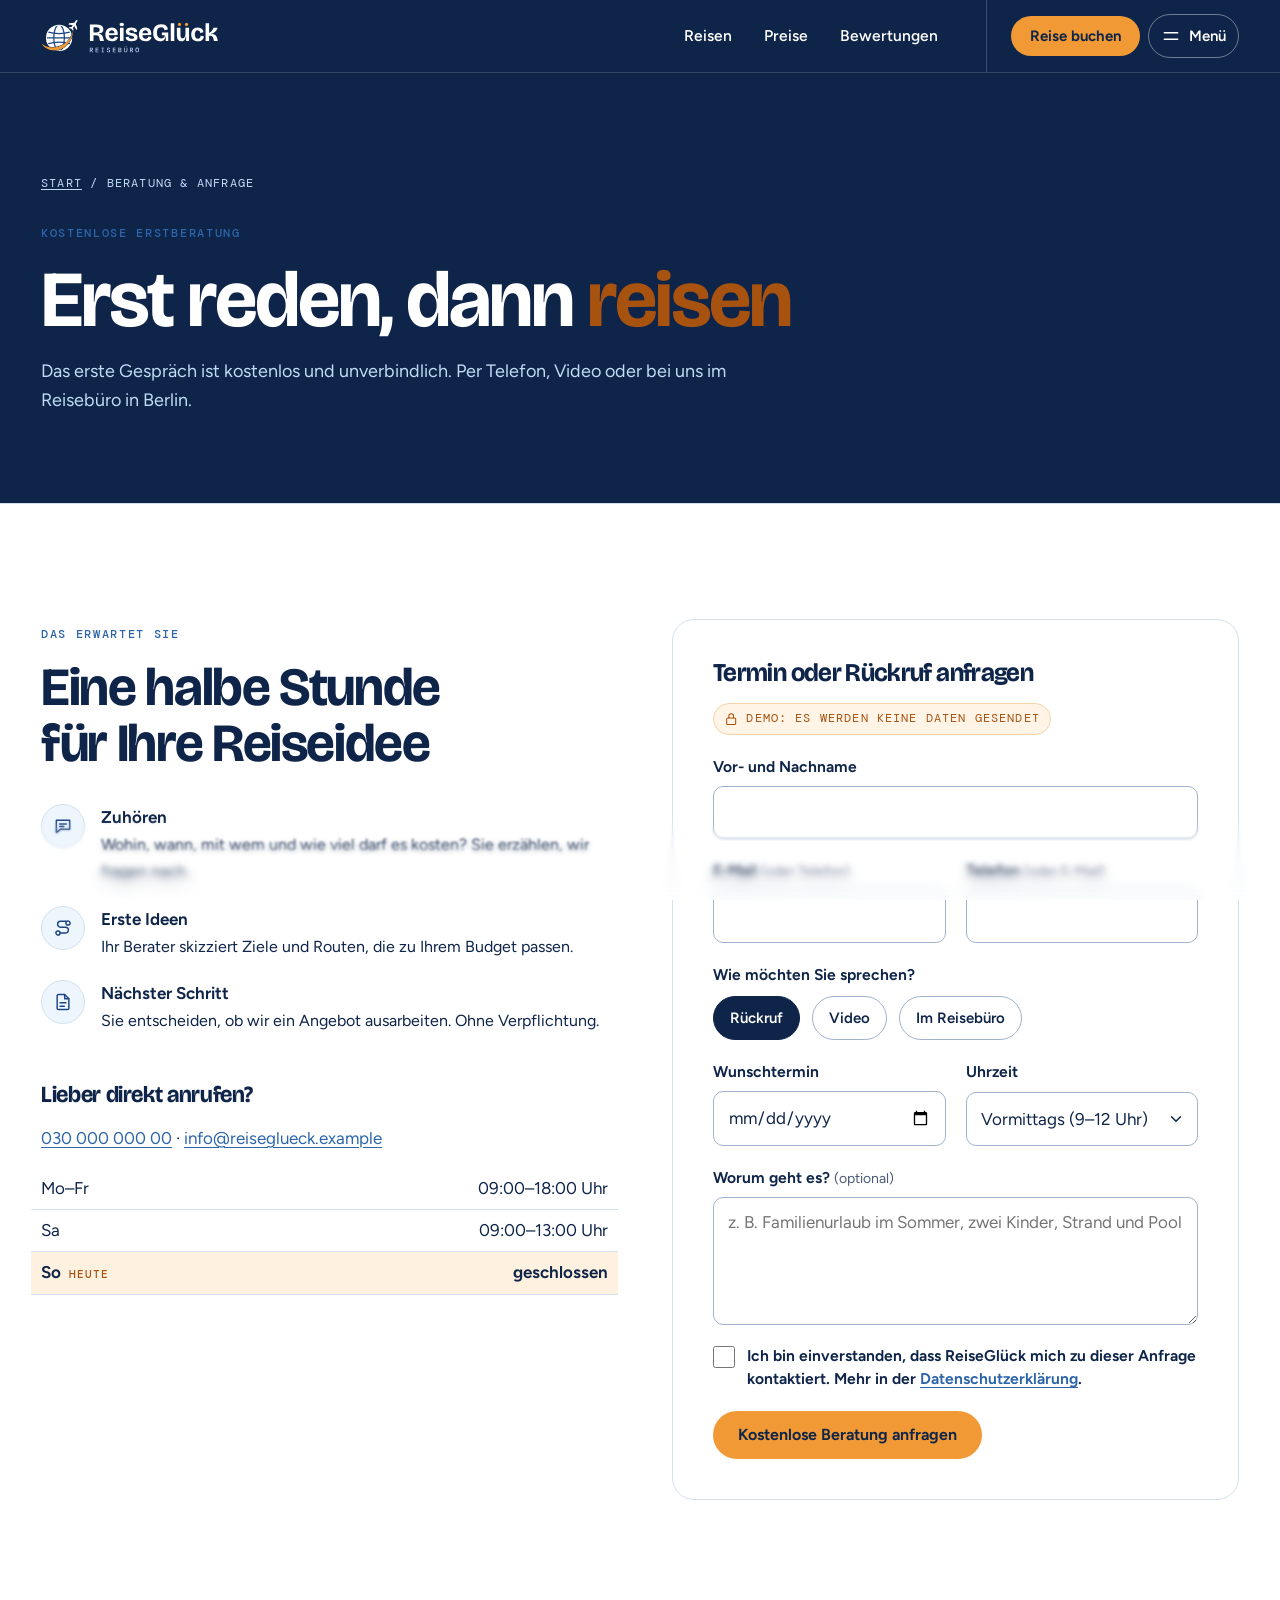
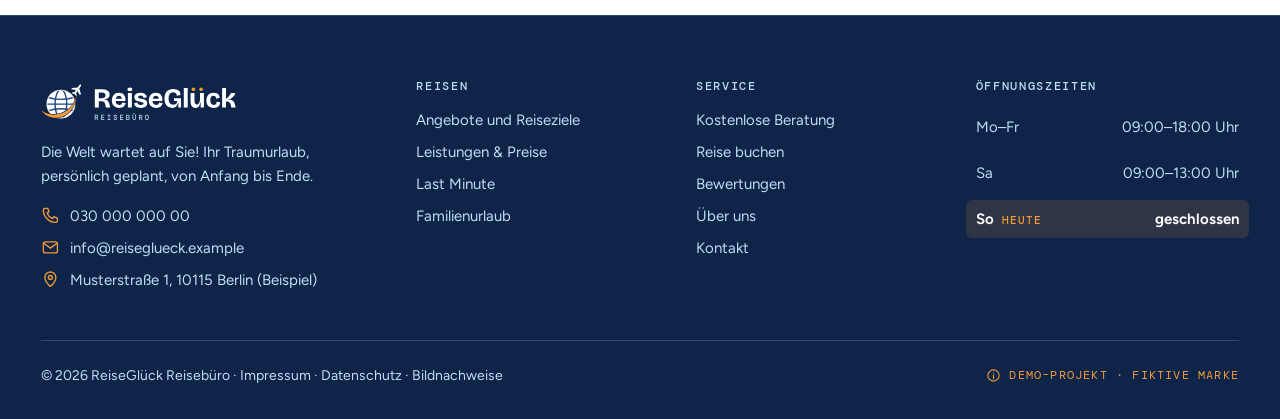
==== beratung.html @ 0e4ccccf "Fix clipped letters in hero headline animation The word masks used overflow:hidden, which also cut o" ====
<!DOCTYPE html>
<html lang="de">
<head>
<meta charset="utf-8">
<meta name="viewport" content="width=device-width, initial-scale=1">
<title>Kostenlose Beratung und Anfrage | ReiseGlück Reisebüro</title>
<meta name="description" content="Erstes Beratungsgespräch kostenlos: per Telefon, Video oder im Reisebüro in Berlin. Termin oder Rückruf anfragen.">
<meta name="robots" content="noindex, nofollow">
<meta name="theme-color" content="#0E2449">
<meta property="og:type" content="website">
<meta property="og:locale" content="de_DE">
<meta property="og:site_name" content="ReiseGlück Reisebüro (Demo)">
<meta property="og:title" content="Kostenlose Beratung und Anfrage | ReiseGlück Reisebüro">
<meta property="og:description" content="Erstes Beratungsgespräch kostenlos: per Telefon, Video oder im Reisebüro in Berlin. Termin oder Rückruf anfragen.">
<link rel="icon" href="favicon.ico" sizes="any">
<link rel="icon" href="favicon.svg" type="image/svg+xml">
<link rel="apple-touch-icon" href="apple-touch-icon.png">
<link rel="preload" href="assets/fonts/bricolage-latin.woff2" as="font" type="font/woff2" crossorigin>
<link rel="preload" href="assets/fonts/figtree-latin.woff2" as="font" type="font/woff2" crossorigin>
<link rel="stylesheet" href="assets/css/style.css?v=19">
</head>
<body>
<a class="skip" href="#main">Zum Inhalt springen</a>
<header class="site-header">
  <div class="frame">
    <a class="brand" href="index.html" aria-label="ReiseGlück Reisebüro, zur Startseite">
      <img class="logo-dark" src="assets/logo/logo.svg" alt="" width="176" height="40">
      <img class="logo-white" src="assets/logo/logo-white.svg" alt="" width="176" height="40">
    </a>
    <nav class="nav-main" aria-label="Hauptnavigation">
        <a href="reisen.html">Reisen</a>
        <a href="preise.html">Preise</a>
        <a href="bewertungen.html">Bewertungen</a>
    </nav>
    <div class="header-actions">
      <a class="btn btn-sm header-cta" href="buchen.html">Reise buchen</a>
      <button class="menu-btn" type="button" data-menu-open aria-expanded="false" aria-controls="drawer"><svg class="i" aria-hidden="true"><use href="assets/icons.svg#menu"/></svg><span class="menu-label">Menü</span></button>
    </div>
  </div>
</header>
<div class="drawer on-dark" id="drawer" hidden>
  <div class="drawer-backdrop" data-menu-close></div>
  <div class="drawer-panel" role="dialog" aria-modal="true" aria-label="Menü" data-lenis-prevent>
    <div class="drawer-top">
      <img src="assets/logo/logo-white.svg" alt="ReiseGlück Reisebüro" width="158" height="36">
      <button class="menu-btn" type="button" data-menu-close><svg class="i" aria-hidden="true"><use href="assets/icons.svg#close"/></svg><span class="menu-label">Schließen</span></button>
    </div>
    <nav aria-label="Alle Seiten">
      <ol>
          <li><a href="index.html">Start</a></li>
          <li><a href="reisen.html">Reisen</a></li>
          <li><a href="preise.html">Leistungen & Preise</a></li>
          <li><a href="buchen.html">Reise buchen</a></li>
          <li><a href="bewertungen.html">Bewertungen</a></li>
          <li><a href="beratung.html" aria-current="page">Beratung & Anfrage</a></li>
          <li><a href="ueber-uns.html">Über uns</a></li>
          <li><a href="kontakt.html">Kontakt</a></li>
      </ol>
    </nav>
    <div class="drawer-foot">
      <p><a class="btn btn-block" href="buchen.html">Reise buchen</a></p>
      <p>Lieber erst reden? <a href="beratung.html">Kostenlose Beratung</a><br><a href="tel:+493000000000">030 000 000 00</a></p>
    </div>
  </div>
</div>
<main id="main">
<section class="page-hero" aria-labelledby="page-title">
  <div class="frame">
    <p class="crumbs"><a href="index.html">Start</a> / Beratung &amp; Anfrage</p>
    <p class="label">Kostenlose Erstberatung</p>
    <h1 id="page-title">Erst reden, dann <span class="k">reisen</span></h1>
    <p class="lead">Das erste Gespräch ist kostenlos und unverbindlich. Per Telefon, Video oder bei uns im Reisebüro in Berlin.</p>
  </div>
</section>

<section class="section ruled" aria-labelledby="what-title">
  <div class="frame two-col">
    <div>
      <p class="label">Das erwartet Sie</p>
      <h2 id="what-title">Eine halbe Stunde für Ihre Reiseidee</h2>
      <ul class="info-list mt-8">
        <li><svg class="i" aria-hidden="true"><use href="assets/icons.svg#chat"/></svg><div><strong>Zuhören</strong><span>Wohin, wann, mit wem und wie viel darf es kosten? Sie erzählen, wir fragen nach.</span></div></li>
        <li><svg class="i" aria-hidden="true"><use href="assets/icons.svg#route"/></svg><div><strong>Erste Ideen</strong><span>Ihr Berater skizziert Ziele und Routen, die zu Ihrem Budget passen.</span></div></li>
        <li><svg class="i" aria-hidden="true"><use href="assets/icons.svg#doc"/></svg><div><strong>Nächster Schritt</strong><span>Sie entscheiden, ob wir ein Angebot ausarbeiten. Ohne Verpflichtung.</span></div></li>
      </ul>
      <div class="mt-12">
        <h3>Lieber direkt anrufen?</h3>
        <p><a href="tel:+493000000000">030 000 000 00</a> · <a href="mailto:info@reiseglueck.example">info@reiseglueck.example</a></p>
        <ul class="hours hours-light">
  <li data-day="1,2,3,4,5"><span class="day">Mo–Fr</span><span>09:00–18:00 Uhr</span></li>
  <li data-day="6"><span class="day">Sa</span><span>09:00–13:00 Uhr</span></li>
  <li data-day="0"><span class="day">So</span><span>geschlossen</span></li>
</ul>
      </div>
    </div>
    <div>
      <div class="success-box" id="consult-done" hidden role="status">
        <h2 style="font-size:1.6rem">Danke, Ihre Anfrage ist vorbereitet.</h2>
        <p>In der echten Version meldet sich Ihr persönlicher Berater zum gewünschten Termin.</p>
        <p><strong>Demo: Es werden keine Daten gesendet.</strong></p>
        <button class="btn btn-ghost" type="button" data-reset-form="consult-form">Neue Anfrage</button>
      </div>
      <form class="form-card" id="consult-form" data-demo-form data-done="consult-done" novalidate aria-labelledby="form-title">
        <h2 id="form-title" style="font-size:1.6rem">Termin oder Rückruf anfragen</h2>
        <p class="demo-badge" style="margin-bottom:20px"><svg class="i" aria-hidden="true"><use href="assets/icons.svg#lock"/></svg>Demo: Es werden keine Daten gesendet</p>
        <div class="err-summary" tabindex="-1" hidden role="alert"><h2></h2><ul></ul></div>
        <div class="field">
          <label for="c-name">Vor- und Nachname</label>
          <input class="input" id="c-name" type="text" autocomplete="name" maxlength="80" data-rule="required" data-msg="Bitte geben Sie Ihren Namen ein." aria-describedby="c-name-err">
          <p class="err" id="c-name-err"></p>
        </div>
        <div class="row-2">
          <div class="field">
            <label for="c-email">E-Mail <span class="opt">(oder Telefon)</span></label>
            <input class="input" id="c-email" type="email" autocomplete="email" maxlength="120" data-rule="contact" data-pair="c-tel" data-msg="Bitte geben Sie eine E-Mail-Adresse oder eine Telefonnummer an." aria-describedby="c-email-err">
            <p class="err" id="c-email-err"></p>
          </div>
          <div class="field">
            <label for="c-tel">Telefon <span class="opt">(oder E-Mail)</span></label>
            <input class="input" id="c-tel" type="tel" autocomplete="tel" maxlength="25" data-rule="phone-opt" aria-describedby="c-tel-err">
            <p class="err" id="c-tel-err"></p>
          </div>
        </div>
        <fieldset class="field">
          <legend class="flabel">Wie möchten Sie sprechen?</legend>
          <div class="radios-inline">
            <label class="pill-radio"><input type="radio" name="c-art" value="Rückruf" checked><span>Rückruf</span></label>
            <label class="pill-radio"><input type="radio" name="c-art" value="Video"><span>Video</span></label>
            <label class="pill-radio"><input type="radio" name="c-art" value="Im Reisebüro"><span>Im Reisebüro</span></label>
          </div>
        </fieldset>
        <div class="row-2">
          <div class="field">
            <label for="c-date">Wunschtermin</label>
            <input class="input" id="c-date" type="date" data-rule="date-future" data-msg="Bitte wählen Sie einen Wunschtermin." aria-describedby="c-date-err">
            <p class="err" id="c-date-err"></p>
          </div>
          <div class="field">
            <label for="c-time">Uhrzeit</label>
            <select class="input" id="c-time">
              <option>Vormittags (9–12 Uhr)</option>
              <option>Nachmittags (12–16 Uhr)</option>
              <option>Abends (16–18 Uhr)</option>
            </select>
          </div>
        </div>
        <div class="field">
          <label for="c-topic">Worum geht es? <span class="opt">(optional)</span></label>
          <textarea class="input" id="c-topic" rows="4" maxlength="1000" placeholder="z. B. Familienurlaub im Sommer, zwei Kinder, Strand und Pool"></textarea>
        </div>
        <div class="field">
          <label class="check" for="c-consent"><input type="checkbox" id="c-consent" data-rule="consent" data-msg="Bitte stimmen Sie zu, damit wir Sie kontaktieren dürfen." aria-describedby="c-consent-err"><span>Ich bin einverstanden, dass ReiseGlück mich zu dieser Anfrage kontaktiert. Mehr in der <a href="datenschutz.html">Datenschutzerklärung</a>.</span></label>
          <p class="err" id="c-consent-err"></p>
        </div>
        <button class="btn" type="submit">Kostenlose Beratung anfragen</button>
      </form>
    </div>
  </div>
</section>
</main>
<footer class="site-footer on-dark">
  <div class="frame">
    <div class="foot-grid">
      <div class="foot-brand">
        <img src="assets/logo/logo-white.svg" alt="ReiseGlück Reisebüro" width="194" height="44" loading="lazy">
        <p>Die Welt wartet auf Sie! Ihr Traumurlaub, persönlich geplant, von Anfang bis Ende.</p>
        <ul class="contact-lines">
          <li><svg class="i" aria-hidden="true"><use href="assets/icons.svg#phone"/></svg><a href="tel:+493000000000">030 000 000 00</a></li>
          <li><svg class="i" aria-hidden="true"><use href="assets/icons.svg#mail"/></svg><a href="mailto:info@reiseglueck.example">info@reiseglueck.example</a></li>
          <li><svg class="i" aria-hidden="true"><use href="assets/icons.svg#pin"/></svg><span>Musterstraße 1, 10115 Berlin (Beispiel)</span></li>
        </ul>
      </div>
      <div>
        <h2>Reisen</h2>
        <ul>
          <li><a href="reisen.html">Angebote und Reiseziele</a></li>
          <li><a href="preise.html">Leistungen &amp; Preise</a></li>
          <li><a href="buchen.html?item=lastminute">Last Minute</a></li>
          <li><a href="buchen.html?item=familie">Familienurlaub</a></li>
        </ul>
      </div>
      <div>
        <h2>Service</h2>
        <ul>
          <li><a href="beratung.html">Kostenlose Beratung</a></li>
          <li><a href="buchen.html">Reise buchen</a></li>
          <li><a href="bewertungen.html">Bewertungen</a></li>
          <li><a href="ueber-uns.html">Über uns</a></li>
          <li><a href="kontakt.html">Kontakt</a></li>
        </ul>
      </div>
      <div>
        <h2>Öffnungszeiten</h2>
        <ul class="hours">
  <li data-day="1,2,3,4,5"><span class="day">Mo–Fr</span><span>09:00–18:00 Uhr</span></li>
  <li data-day="6"><span class="day">Sa</span><span>09:00–13:00 Uhr</span></li>
  <li data-day="0"><span class="day">So</span><span>geschlossen</span></li>
</ul>
      </div>
    </div>
    <div class="foot-bottom">
      <span>© <span data-year>2026</span> ReiseGlück Reisebüro · <a href="impressum.html">Impressum</a> · <a href="datenschutz.html">Datenschutz</a> · <a href="bildnachweise.html">Bildnachweise</a></span>
      <span class="demo-flag"><svg class="i" aria-hidden="true"><use href="assets/icons.svg#info"/></svg>Demo-Projekt · fiktive Marke</span>
    </div>
  </div>
</footer>
<script src="assets/js/vendor/lenis.min.js?v=19" defer></script>
<script src="data/offers.js?v=19" defer></script>
<script src="data/reviews.js?v=19" defer></script>
<script src="assets/js/site.js?v=19" defer></script>
<script src="assets/js/motion.js?v=19" defer></script>
</body>
</html>
---- assets/css/style.css ----
/* tastemaker stamp | ReiseGlück Reisebüro (Demo) | macro: long-scroll narrative + hairline grid frame
   | hero: H-fullbleed-display ("Horizont") | nav: minimal bar, 3 links + pill CTA + menu drawer
   | feature: icon-led fact grid | proof: demo review carousel | process: numbered 01–04 with flight route
   | palette: sampled from brand logo (navy #1D4583, sky #2C65A9, orange #F09935), contrast-checked
   | type: Bricolage Grotesque / Figtree / DM Mono (self-hosted) | signature: Flugroute & Bordkarte
   | critique: show 4, philosophy 4, hierarchy 4, specificity 4, restraint 4, variety 4 */

/* ---------- Fonts (self-hosted, SIL OFL) ---------- */
@font-face { font-family: "Bricolage Grotesque"; src: url("../fonts/bricolage-latin.woff2") format("woff2"); font-weight: 200 800; font-stretch: 75% 100%; font-display: swap; }
@font-face { font-family: "Figtree"; src: url("../fonts/figtree-latin.woff2") format("woff2"); font-weight: 300 900; font-display: swap; }
@font-face { font-family: "Figtree"; src: url("../fonts/figtree-italic-latin.woff2") format("woff2"); font-weight: 300 900; font-style: italic; font-display: swap; }
@font-face { font-family: "DM Mono"; src: url("../fonts/dmmono-400-latin.woff2") format("woff2"); font-weight: 400; font-display: swap; }
@font-face { font-family: "DM Mono"; src: url("../fonts/dmmono-500-latin.woff2") format("woff2"); font-weight: 500; font-display: swap; }

/* ---------- Tokens ---------- */
:root {
  --navy-900: #0E2449;
  --navy-800: #142F5C;
  --navy-700: #1D4583;
  --sky-600: #2C65A9;
  --sky-300: #8EBFE8;
  --sky-200: #BFDDF5;
  --sky-100: #DCEBF8;
  --sky-50:  #EEF6FD;
  --orange-400: #F09935;
  --orange-300: #F5B163;
  --orange-700: #A8520F;
  --ink: var(--navy-900);
  --muted: #4A5B78;
  --line: #D3E1EE;
  --line-dark: rgba(191, 221, 245, .18);
  --white: #fff;
  --error: #B42318;
  --ok: #1F7A4D;

  --f-display: "Bricolage Grotesque", "Figtree", system-ui, sans-serif;
  --f-body: "Figtree", system-ui, -apple-system, "Segoe UI", sans-serif;
  --f-mono: "DM Mono", ui-monospace, "SFMono-Regular", Consolas, monospace;

  --s-1: 4px; --s-2: 8px; --s-3: 12px; --s-4: 16px; --s-5: 20px; --s-6: 24px; --s-8: 32px;
  --s-10: 40px; --s-12: 48px; --s-16: 64px; --s-20: 80px; --s-24: 96px; --s-32: 128px;
  --gutter: clamp(16px, 3.2vw, 64px);
  /* full-bleed layout: content spans the whole viewport, readable line lengths come from ch-limits on text */
  --maxw: 100%;
  --r-sm: 8px; --r-md: 14px; --r-lg: 22px; --r-pill: 999px;
  --shadow-1: 0 1px 2px rgba(14, 36, 73, .06), 0 8px 24px rgba(14, 36, 73, .08);
  --shadow-2: 0 20px 50px rgba(14, 36, 73, .18);
  --ease-out: cubic-bezier(.2, .7, .2, 1);
  --ease-expo: cubic-bezier(.16, 1, .3, 1);
  --header-h: 72px;
}

/* ---------- Base ---------- */
*, *::before, *::after { box-sizing: border-box; }
html { -webkit-text-size-adjust: 100%; scroll-padding-top: calc(var(--header-h) + 16px); }
@media (prefers-reduced-motion: no-preference) { html:not(.lenis) { scroll-behavior: smooth; } }
/* Lenis smooth scrolling (assets/js/vendor/lenis.min.js) */
html.lenis, html.lenis body { height: auto; }
.lenis.lenis-smooth { scroll-behavior: auto !important; }
.lenis.lenis-smooth [data-lenis-prevent] { overscroll-behavior: contain; }
.lenis.lenis-stopped { overflow: clip; }
body { margin: 0; font-family: var(--f-body); font-size: 1.0625rem; line-height: 1.6; color: var(--ink); background: var(--white); text-rendering: optimizeLegibility; -webkit-font-smoothing: antialiased; overflow-x: hidden; }
img, svg { display: block; max-width: 100%; }
img { height: auto; }
a { color: var(--sky-600); text-underline-offset: .18em; text-decoration-thickness: 1px; }
a:hover { color: var(--navy-700); }
button, input, select, textarea { font: inherit; color: inherit; }
h1, h2, h3, h4 { font-family: var(--f-display); font-variation-settings: "opsz" 96; font-weight: 700; line-height: 1.04; letter-spacing: -.025em; margin: 0 0 var(--s-4); color: var(--navy-900); text-wrap: balance; }
h1 { font-size: clamp(2.6rem, 6.2vw, 5.4rem); }
h2 { font-size: clamp(2rem, 4.2vw, 3.6rem); }
h3 { font-size: clamp(1.25rem, 1.8vw, 1.5rem); letter-spacing: -.015em; line-height: 1.15; }
h4 { font-size: 1.125rem; letter-spacing: -.01em; }
p { margin: 0 0 var(--s-4); }
p, li { text-wrap: pretty; }
strong { font-weight: 650; }
ul, ol { padding-left: 1.2em; }
:focus-visible { outline: 3px solid var(--sky-600); outline-offset: 3px; border-radius: 4px; }
.on-dark :focus-visible, .on-dark:focus-visible { outline-color: var(--orange-300); }
::selection { background: var(--orange-300); color: var(--navy-900); }
[hidden] { display: none !important; }
.sr-only { position: absolute !important; width: 1px; height: 1px; padding: 0; margin: -1px; overflow: hidden; clip: rect(0 0 0 0); white-space: nowrap; border: 0; }
.skip { position: absolute; left: 12px; top: -60px; z-index: 200; background: var(--orange-400); color: var(--navy-900); padding: 10px 16px; border-radius: var(--r-pill); font-weight: 650; text-decoration: none; }
.skip:focus { top: 12px; }

/* icons */
.i { width: 1.25em; height: 1.25em; flex: none; fill: none; stroke: currentColor; stroke-width: 1.75; stroke-linecap: round; stroke-linejoin: round; }
.i-fill { fill: currentColor; }
.i-lg { width: 28px; height: 28px; }

/* ---------- Layout frame (hairline grid) ---------- */
.frame { max-width: var(--maxw); margin: 0 auto; padding-inline: var(--gutter); }
.ruled { position: relative; }
.section { padding-block: clamp(64px, 9vw, 128px); border-top: 1px solid var(--line); }
.section.tint { background: var(--sky-50); }
.section.on-dark { background: var(--navy-900); color: var(--sky-100); border-top-color: var(--navy-900); }
.on-dark h1, .on-dark h2, .on-dark h3, .on-dark h4 { color: var(--white); }
.on-dark a:not(.btn) { color: var(--sky-200); }
.on-dark a:not(.btn):hover { color: var(--white); }

.sec-head { display: grid; gap: var(--s-6); margin-bottom: clamp(32px, 5vw, 64px); }
@media (min-width: 900px) { .sec-head.split { grid-template-columns: 1.1fr .9fr; align-items: end; } }
/* editorial grid on wide screens: label in its own column, heading + intro to the right */
@media (min-width: 1100px) {
  .sec-head.split { grid-template-columns: minmax(200px, 1fr) 3fr; column-gap: var(--s-8); row-gap: var(--s-5); align-items: start; }
  .sec-head.split > div { display: contents; }
  .sec-head.split .label { grid-column: 1; grid-row: 1; margin: .7em 0 0; }
  .sec-head.split h2 { grid-column: 2; grid-row: 1; margin: 0; max-width: 18ch; }
  .sec-head.split > p { grid-column: 2; grid-row: 2; }
}
.sec-head p { color: var(--muted); font-size: 1.125rem; max-width: 56ch; margin: 0; }
.on-dark .sec-head p { color: var(--sky-200); }

/* mono label */
.label { display: inline-flex; align-items: center; gap: 10px; font-family: var(--f-mono); font-weight: 500; font-size: .75rem; letter-spacing: .14em; text-transform: uppercase; color: var(--sky-600); margin-bottom: var(--s-4); }
.on-dark .label, .hero .label { color: var(--sky-200); }
.mono { font-family: var(--f-mono); font-size: .8125rem; letter-spacing: .06em; }
.k { color: var(--orange-700); }
.on-dark .k, .hero .k { color: var(--orange-400); }
.lead { font-size: clamp(1.125rem, 1.4vw, 1.3rem); color: var(--muted); max-width: 60ch; }
.on-dark .lead { color: var(--sky-200); }
.note { font-size: .9375rem; color: var(--muted); }
.on-dark .note { color: var(--sky-200); }

/* ---------- Buttons ---------- */
.btn { --bg: var(--orange-400); --fg: var(--navy-900); display: inline-flex; align-items: center; justify-content: center; gap: 10px; min-height: 48px; padding: 12px 24px; border-radius: var(--r-pill); border: 1.5px solid transparent; background: var(--bg); color: var(--fg); font-weight: 650; font-size: 1rem; line-height: 1.2; text-decoration: none; cursor: pointer; transition: background-color .18s var(--ease-out), color .18s var(--ease-out), border-color .18s var(--ease-out), transform .12s var(--ease-out); }
.btn:hover { --bg: var(--orange-300); color: var(--fg); }
.btn:active { transform: scale(.97); }
.btn .i { transition: transform .2s var(--ease-out); }
@media (hover: hover) { .btn:hover .i-arrow { transform: translateX(3px); } }
.btn-ghost { --bg: transparent; --fg: var(--navy-700); border-color: currentColor; }
.btn-ghost:hover { --bg: var(--sky-50); }
.on-dark .btn-ghost, .hero .btn-ghost { --fg: var(--white); }
.on-dark .btn-ghost:hover, .hero .btn-ghost:hover { --bg: rgba(255, 255, 255, .1); }
.btn-navy { --bg: var(--navy-900); --fg: var(--white); }
.btn-navy:hover { --bg: var(--navy-700); }
.btn-sm { min-height: 40px; padding: 8px 18px; font-size: .9375rem; }
.btn-block { width: 100%; }
.btn[disabled] { opacity: .55; cursor: not-allowed; }
.link-arrow { display: inline-flex; align-items: center; gap: 8px; font-weight: 650; text-decoration: none; color: var(--navy-700); }
.link-arrow:hover { text-decoration: underline; }

/* ---------- Header ---------- */
.site-header { position: fixed; top: 0; left: 0; right: 0; z-index: 100; background: transparent; border-bottom: 1px solid rgba(14, 36, 73, .08); transition: background-color .35s var(--ease-out), border-color .35s var(--ease-out), backdrop-filter .35s var(--ease-out), -webkit-backdrop-filter .35s var(--ease-out); }
/* glass effect only once the page is scrolled */
.scrolled .site-header { background: rgba(255, 255, 255, .14); backdrop-filter: saturate(1.6) blur(14px); -webkit-backdrop-filter: saturate(1.6) blur(14px); }
.site-header .frame { display: flex; align-items: center; justify-content: space-between; gap: var(--s-4); height: var(--header-h); }
.brand { display: inline-flex; align-items: center; flex: none; }
.brand img { height: 40px; width: auto; }
.brand .logo-white { display: none; }
.nav-main { display: none; align-items: center; gap: var(--s-8); }
.nav-main a { color: var(--navy-900); text-decoration: none; font-weight: 550; font-size: .975rem; position: relative; padding: 6px 0; }
.nav-main a::after { content: ""; position: absolute; left: 0; right: 0; bottom: 0; height: 1.5px; background: var(--orange-400); transform: scaleX(0); transform-origin: left; transition: transform .25s var(--ease-out); }
@media (hover: hover) { .nav-main a:hover::after { transform: scaleX(1); } }
.nav-main a[aria-current="page"]::after { transform: scaleX(1); }
.header-actions { display: flex; align-items: center; gap: var(--s-2); }
.menu-btn { display: inline-flex; align-items: center; gap: 8px; min-height: 44px; padding: 8px 12px; border: 1px solid var(--line); background: transparent; border-radius: var(--r-pill); cursor: pointer; font-weight: 600; font-size: .9375rem; color: var(--navy-900); }
.menu-btn .i { width: 20px; height: 20px; }
.header-cta { display: inline-flex; }
@media (max-width: 559px) {
  .brand img { height: 34px; }
  .header-cta { min-height: 40px; padding: 8px 14px; font-size: .875rem; }
  .menu-btn { width: 44px; padding: 0; justify-content: center; }
  .menu-btn .menu-label { position: absolute; width: 1px; height: 1px; overflow: hidden; clip: rect(0 0 0 0); white-space: nowrap; }
  .dest-text small { letter-spacing: .04em; font-size: .64rem; }
}
@media (max-width: 359px) { .header-cta { display: none; } }
@media (min-width: 980px) {
  .nav-main { display: flex; margin-left: auto; padding-right: var(--s-8); }
  .header-actions { align-self: stretch; padding-left: var(--s-6); border-left: 1px solid var(--line); }
  .header-on-dark .header-actions { border-left-color: rgba(255, 255, 255, .2); }
}

/* transparent header over hero (Start) */
/* header tone: switches to white text over dark sections (set by site.js) */
.header-on-dark .site-header { border-bottom-color: rgba(255, 255, 255, .16); }
.scrolled.header-on-dark .site-header { background: rgba(14, 36, 73, .16); }
.header-on-dark .site-header .logo-dark { display: none; }
.header-on-dark .site-header .logo-white { display: block; }
.header-on-dark .site-header .nav-main a, .header-on-dark .site-header .menu-btn { color: var(--white); }
.header-on-dark .site-header .menu-btn { border-color: rgba(255, 255, 255, .4); }
.header-on-dark .site-header :focus-visible { outline-color: var(--orange-300); }
.site-header .brand img { transition: opacity .2s var(--ease-out); }
/* first block of each page sits under the fixed header */
.page-hero { padding-top: var(--header-h); }
.detail { padding-top: calc(var(--header-h) + clamp(32px, 5vw, 56px)) !important; }

/* menu drawer */
.drawer { position: fixed; inset: 0; z-index: 150; display: none; }
.drawer.open { display: block; }
.drawer-backdrop { position: absolute; inset: 0; background: rgba(14, 36, 73, .5); }
.drawer-panel { position: absolute; top: 0; right: 0; bottom: 0; width: min(420px, 100%); background: var(--navy-900); color: var(--white); padding: var(--s-6) var(--gutter) var(--s-8); display: flex; flex-direction: column; overflow-y: auto; }
.drawer-top { display: flex; align-items: center; justify-content: space-between; margin-bottom: var(--s-8); }
.drawer-top img { height: 36px; width: auto; }
.drawer .menu-btn { color: var(--white); border-color: rgba(255, 255, 255, .35); }
.drawer nav ol { list-style: none; margin: 0; padding: 0; counter-reset: m; }
.drawer nav li { border-top: 1px solid var(--line-dark); counter-increment: m; }
.drawer nav li:last-child { border-bottom: 1px solid var(--line-dark); }
.drawer nav a { display: flex; align-items: baseline; gap: 16px; padding: 14px 0; color: var(--white); text-decoration: none; font-family: var(--f-display); font-size: 1.6rem; font-weight: 650; letter-spacing: -.02em; }
.drawer nav a::before { content: counter(m, decimal-leading-zero); font-family: var(--f-mono); font-size: .75rem; color: var(--sky-200); letter-spacing: .1em; font-weight: 500; }
.drawer nav a:hover, .drawer nav a[aria-current="page"] { color: var(--orange-400); }
.drawer-foot { margin-top: auto; padding-top: var(--s-8); color: var(--sky-200); font-size: .9375rem; }
.drawer-foot a { color: var(--white); }
@media (prefers-reduced-motion: no-preference) {
  .drawer.open .drawer-panel { animation: drawer-in .32s var(--ease-out); }
  .drawer.open .drawer-backdrop { animation: fade-in .25s ease-out; }
}
@keyframes drawer-in { from { transform: translateX(24px); opacity: 0; } to { transform: none; opacity: 1; } }
@keyframes fade-in { from { opacity: 0; } to { opacity: 1; } }
body.lock { overflow: hidden; }

/* ---------- Hero (Start) ---------- */
.hero { position: relative; min-height: max(640px, 100svh); color: var(--white); display: flex; align-items: flex-end; isolation: isolate; overflow: hidden; background: var(--navy-900); }
.hero-media { position: absolute; inset: 0; z-index: -2; }
.hero-media img { width: 100%; height: 100%; object-fit: cover; object-position: 62% 88%; }
.hero::before { content: ""; position: absolute; inset: 0; z-index: -1; background: linear-gradient(180deg, rgba(14, 36, 73, .22) 0%, rgba(14, 36, 73, .06) 22%, rgba(14, 36, 73, .22) 55%, rgba(14, 36, 73, .86) 100%); }
.hero-content { width: 100%; padding-top: calc(var(--header-h) + 48px); padding-bottom: clamp(40px, 7vh, 88px); }
.hero h1 { color: var(--white); font-size: clamp(3.1rem, 10.5vw, 9.5rem); line-height: .92; letter-spacing: -.045em; margin-bottom: var(--s-6); max-width: 11ch; }
.hero-sub { display: grid; gap: var(--s-6); align-items: end; padding-top: var(--s-2); }
.hero-sub p { font-size: clamp(1.125rem, 1.6vw, 1.35rem); color: var(--sky-100); max-width: 36ch; margin: 0; }
.hero-ctas { display: flex; flex-wrap: wrap; gap: var(--s-3); }
@media (min-width: 900px) { .hero-sub { grid-template-columns: 1fr auto; } }

/* ---------- Page hero (subpages) ---------- */
.page-hero { background: var(--navy-900); color: var(--sky-100); position: relative; overflow: hidden; isolation: isolate; }
.page-hero .frame { padding-block: clamp(56px, 8vw, 112px) clamp(40px, 6vw, 72px); }
.page-hero h1 { color: var(--white); max-width: 16ch; }
.page-hero .lead { color: var(--sky-200); }
.page-hero.with-img::after { content: ""; position: absolute; inset: 0; z-index: -1; background: linear-gradient(90deg, rgba(14, 36, 73, .96) 0%, rgba(14, 36, 73, .82) 45%, rgba(14, 36, 73, .45) 100%); }
.page-hero.with-img > img { position: absolute; inset: 0; width: 100%; height: 100%; object-fit: cover; z-index: -2; }
.crumbs { font-family: var(--f-mono); font-size: .75rem; letter-spacing: .1em; text-transform: uppercase; color: var(--sky-200); margin-bottom: var(--s-6); }
.crumbs a { color: var(--sky-200); }

/* ---------- Facts (Warum ReiseGlück) ---------- */
.facts { display: grid; gap: 0; border-top: 1px solid var(--line); }
.fact { padding: var(--s-8) 0; border-bottom: 1px solid var(--line); display: grid; grid-template-columns: auto 1fr; gap: var(--s-5); align-items: start; }
.fact-ico { width: 52px; height: 52px; border-radius: 50%; display: grid; place-items: center; background: var(--sky-50); color: var(--navy-700); border: 1px solid var(--line); }
.fact-ico .i { width: 24px; height: 24px; }
.fact h3 { margin-bottom: var(--s-2); }
.fact p { color: var(--muted); margin: 0; }
.fact .mono { color: var(--sky-600); display: block; margin-bottom: var(--s-2); font-size: .75rem; letter-spacing: .12em; }
@media (min-width: 700px) { .facts { grid-template-columns: 1fr 1fr; border-top: 0; } .fact { border-top: 1px solid var(--line); border-bottom: 0; padding: var(--s-8) var(--s-6) var(--s-8) 0; } .fact:nth-child(2n) { padding-left: var(--s-6); border-left: 1px solid var(--line); } }
@media (min-width: 1100px) { .facts { grid-template-columns: repeat(4, 1fr); } .fact { grid-template-columns: 1fr; padding: var(--s-8) var(--s-6); border-left: 1px solid var(--line); } .fact:first-child { border-left: 0; padding-left: 0; } .fact:nth-child(2n) { padding-left: var(--s-6); } }

/* ---------- Stat blocks (true offer facts, no statistics) ---------- */
.stats { list-style: none; margin: 0; padding: 0; display: grid; border-top: 1px solid var(--line); }
.stat { padding: var(--s-6) 0 var(--s-8); border-bottom: 1px solid var(--line); }
.stat-top { display: flex; justify-content: space-between; align-items: center; color: var(--sky-600); margin-bottom: var(--s-6); }
.stat-top .mono { font-size: .75rem; letter-spacing: .14em; }
.stat-top .i { width: 26px; height: 26px; color: var(--navy-700); }
.stat-fig { font-family: var(--f-display); font-variation-settings: "opsz" 96; font-weight: 700; font-size: clamp(3.4rem, 6vw, 5.2rem); line-height: .9; letter-spacing: -.045em; color: var(--navy-900); margin: 0 0 var(--s-4); white-space: nowrap; }
.stat:nth-child(odd) .stat-fig { color: var(--navy-900); }
.stat h3 { margin-bottom: var(--s-2); }
.stat p:not(.stat-fig) { color: var(--muted); margin: 0; font-size: 1rem; }
@media (min-width: 700px) { .stats { grid-template-columns: 1fr 1fr; } .stat { padding-right: var(--s-6); } .stat:nth-child(2n) { padding-left: var(--s-6); border-left: 1px solid var(--line); } }
@media (min-width: 1100px) { .stats { grid-template-columns: repeat(4, 1fr); border-bottom: 1px solid var(--line); } .stat { border-bottom: 0; padding: var(--s-6) var(--s-6) var(--s-8); border-left: 1px solid var(--line); } .stat:first-child { border-left: 0; padding-left: 0; } }

/* ---------- Offer cards ---------- */
.cards { display: grid; gap: var(--s-6); grid-template-columns: repeat(auto-fill, minmax(min(100%, 270px), 1fr)); }
.card { position: relative; display: flex; flex-direction: column; background: var(--white); border: 1px solid var(--line); border-radius: var(--r-lg); overflow: hidden; transition: transform .25s var(--ease-out), border-color .25s var(--ease-out); }
@media (hover: hover) { .card:hover { box-shadow: var(--shadow-1); border-color: var(--sky-200); } .card:hover .card-media img { transform: scale(1.04); } }
.card-media { position: relative; aspect-ratio: 4 / 3; overflow: hidden; background: var(--sky-100); }
.card-media img { width: 100%; height: 100%; object-fit: cover; transition: transform .6s var(--ease-out); }
.badge { position: absolute; top: 14px; left: 14px; display: inline-flex; align-items: center; gap: 6px; background: var(--orange-400); color: var(--navy-900); font-family: var(--f-mono); font-weight: 500; font-size: .72rem; letter-spacing: .1em; text-transform: uppercase; padding: 6px 10px; border-radius: var(--r-pill); }
.badge.light { background: var(--white); }
.card-body { display: flex; flex-direction: column; gap: var(--s-3); padding: var(--s-6); flex: 1; }
.card-body h3 { margin: 0; }
.card-body > p { color: var(--muted); margin: 0; font-size: 1rem; }
.details { list-style: none; margin: 0; padding: 0; border-top: 1px dashed var(--line); }
.details li { display: grid; grid-template-columns: 92px 1fr 18px; gap: 10px; align-items: center; padding: 9px 0; border-bottom: 1px dashed var(--line); font-size: .9375rem; }
.details .d-label { font-family: var(--f-mono); font-size: .7rem; letter-spacing: .12em; text-transform: uppercase; color: var(--muted); }
.details .d-val { color: var(--navy-900); font-weight: 550; line-height: 1.35; }
.details .i { width: 18px; height: 18px; color: var(--sky-600); justify-self: end; }
.price-row { display: flex; flex-direction: column; gap: 6px; margin-top: auto; padding-top: var(--s-3); }
.price-row .price-meta { font-size: .72rem; letter-spacing: .1em; text-transform: uppercase; color: var(--muted); }
.price { font-family: var(--f-display); font-weight: 700; font-size: 2rem; letter-spacing: -.03em; line-height: 1; color: var(--navy-900); }
.price-unit { font-size: .9375rem; color: var(--muted); }
/* featured (Start page): wide horizontal cards, text left, image right */
@media (min-width: 1000px) {
  .cards.featured { grid-template-columns: 1fr 1fr; }
  .cards.featured .card { display: grid; grid-template-columns: 1.45fr 1fr; }
  .cards.featured .details li { grid-template-columns: 78px 1fr 18px; }
  .cards.featured .card-media { order: 2; aspect-ratio: auto; height: 100%; min-height: 360px; margin: 12px 12px 12px 0; border-radius: calc(var(--r-lg) - 6px); }
  .cards.featured .card-body { padding: var(--s-6) var(--s-5) var(--s-6) var(--s-6); }
  .cards.featured .card-body h3 { font-size: 1.6rem; }
}

/* filter chips */
.chips { display: flex; flex-wrap: wrap; gap: var(--s-2); margin-bottom: var(--s-8); }
.chip { min-height: 40px; padding: 8px 16px; border-radius: var(--r-pill); border: 1px solid var(--line); background: var(--white); cursor: pointer; font-weight: 600; font-size: .9375rem; color: var(--navy-900); transition: background-color .18s var(--ease-out), border-color .18s var(--ease-out), color .18s var(--ease-out); }
.chip:hover { border-color: var(--sky-600); }
.chip[aria-pressed="true"] { background: var(--navy-900); border-color: var(--navy-900); color: var(--white); }

/* ---------- Process 01–04 with flight route ---------- */
.process { position: relative; }
.route-svg { position: absolute; left: 0; right: 0; top: 18px; height: 120px; width: 100%; pointer-events: none; display: none; overflow: visible; }
@media (min-width: 900px) { .route-svg { display: block; } }
.route-svg .route-base { fill: none; stroke: rgba(240, 153, 53, .35); stroke-width: 2; stroke-dasharray: 2 9; stroke-linecap: round; }
.route-svg .route-draw { fill: none; stroke: var(--orange-400); stroke-width: 2.5; stroke-linecap: round; }
.route-plane { position: absolute; top: 0; left: 0; width: 34px; height: 34px; color: var(--orange-400); pointer-events: none; display: none; will-change: transform; }
@media (min-width: 900px) { .route-plane { display: block; } }
.steps { list-style: none; margin: 0; padding: 0; display: grid; gap: var(--s-6); counter-reset: s; position: relative; }
@media (min-width: 600px) and (max-width: 899px) { .steps { grid-template-columns: 1fr 1fr; } }
@media (min-width: 900px) { .steps { grid-template-columns: repeat(4, 1fr); gap: var(--s-6); padding-top: 120px; } }
.step { position: relative; padding-top: var(--s-4); border-top: 1px solid var(--line-dark); }
@media (min-width: 900px) { .step { border-top: 0; border-left: 1px solid var(--line-dark); padding: 0 var(--s-5); } }
.step-no { display: flex; flex-direction: column; gap: 6px; margin-bottom: var(--s-4); font-family: var(--f-display); font-weight: 700; font-size: clamp(2.6rem, 4vw, 3.6rem); line-height: .9; letter-spacing: -.04em; color: var(--orange-400); }
.step-no small { font-family: var(--f-mono); font-weight: 500; font-size: .7rem; letter-spacing: .16em; text-transform: uppercase; color: var(--sky-200); }
.step h3 { margin-bottom: var(--s-2); }
.step p { color: var(--sky-200); margin: 0; font-size: 1rem; }

/* ---------- Destinations ---------- */
.dest-grid { display: grid; gap: var(--s-4); grid-template-columns: repeat(2, 1fr); }
@media (min-width: 640px) and (max-width: 1099px) { .dest-grid { grid-template-columns: repeat(3, 1fr); } .dest { aspect-ratio: 4 / 3; } }
@media (min-width: 1100px) { .dest-grid { grid-template-columns: repeat(6, 1fr); grid-auto-rows: clamp(220px, 15vw, 360px); } .dest:nth-child(1) { grid-column: span 3; grid-row: span 2; } .dest:nth-child(2) { grid-column: span 3; } .dest:nth-child(3), .dest:nth-child(4) { grid-column: span 3; } .dest:nth-child(3) { grid-column: span 2; } .dest:nth-child(4) { grid-column: span 1; } .dest:nth-child(5), .dest:nth-child(6) { grid-column: span 3; } }
.dest { position: relative; display: block; border-radius: var(--r-lg); overflow: hidden; aspect-ratio: 1 / 1; color: var(--white); text-decoration: none; isolation: isolate; background: var(--navy-800); }
@media (min-width: 1100px) { .dest { aspect-ratio: auto; } }
.dest img { position: absolute; inset: 0; width: 100%; height: 100%; object-fit: cover; z-index: -2; transition: transform .7s var(--ease-out); }
.dest::after { content: ""; position: absolute; inset: 0; z-index: -1; background: linear-gradient(180deg, rgba(14, 36, 73, 0) 35%, rgba(14, 36, 73, .85) 100%); }
.dest-text { position: absolute; left: 16px; right: 16px; bottom: 14px; display: flex; align-items: flex-end; justify-content: space-between; gap: 8px; }
.dest-text > span:first-child { min-width: 0; }
.dest-text strong { font-family: var(--f-display); font-size: clamp(1.15rem, 2vw, 1.6rem); letter-spacing: -.02em; line-height: 1.05; display: block; }
.dest-text small { overflow-wrap: anywhere; font-family: var(--f-mono); font-size: .7rem; letter-spacing: .1em; text-transform: uppercase; color: var(--sky-100); display: block; margin-top: 4px; }
.dest-go { width: 38px; height: 38px; border-radius: 50%; display: grid; place-items: center; background: var(--orange-400); color: var(--navy-900); flex: none; transition: transform .25s var(--ease-out); }
@media (hover: hover) { .dest:hover img { transform: scale(1.05); } .dest:hover .dest-go { transform: rotate(-45deg); } }
.dest:focus-visible { outline-offset: 4px; }

/* looping carousel (marquee) */
.marquee { position: relative; overflow: hidden; border-block: 1px solid var(--line); padding-block: var(--s-5); -webkit-mask-image: linear-gradient(90deg, transparent, #000 6%, #000 94%, transparent); mask-image: linear-gradient(90deg, transparent, #000 6%, #000 94%, transparent); }
.marquee-track { display: flex; gap: var(--s-4); width: max-content; }
.marquee-item { display: flex; align-items: center; gap: 14px; padding: 8px 18px 8px 8px; border: 1px solid var(--line); border-radius: var(--r-pill); background: var(--white); white-space: nowrap; font-weight: 600; color: var(--navy-900); text-decoration: none; }
.marquee-item img { width: 48px; height: 48px; border-radius: 50%; object-fit: cover; }
.marquee-item span { font-family: var(--f-mono); font-size: .75rem; color: var(--muted); font-weight: 400; }
@media (prefers-reduced-motion: no-preference) {
  .marquee-track { animation: marquee 48s linear infinite; }
  .marquee:hover .marquee-track, .marquee:focus-within .marquee-track, .marquee.paused .marquee-track { animation-play-state: paused; }
}
@keyframes marquee { to { transform: translateX(-50%); } }
.marquee-ctrl { display: flex; justify-content: flex-end; margin-top: var(--s-3); }
.marquee-ctrl button { display: inline-flex; align-items: center; gap: 6px; background: none; border: 1px solid var(--line); border-radius: var(--r-pill); padding: 6px 12px; cursor: pointer; font-size: .875rem; color: var(--muted); min-height: 36px; }
@media (prefers-reduced-motion: reduce) { .marquee-ctrl { display: none; } .marquee { overflow-x: auto; } }

/* ---------- Consultant band ---------- */
.consult { display: grid; gap: var(--s-10); align-items: center; }
@media (min-width: 900px) { .consult { grid-template-columns: 1fr 1fr; gap: var(--s-16); } }
.consult-art { position: relative; border-radius: var(--r-lg); background: var(--sky-50); border: 1px solid var(--line); aspect-ratio: 5 / 4; overflow: hidden; }
.consult-art svg { width: 100%; height: 100%; }
.consult-list { list-style: none; padding: 0; margin: var(--s-6) 0 var(--s-8); display: grid; gap: var(--s-4); }
.consult-list li { display: grid; grid-template-columns: 36px 1fr; gap: var(--s-3); align-items: start; }
.consult-list .i { width: 36px; height: 36px; padding: 8px; border-radius: 50%; background: var(--sky-50); color: var(--navy-700); border: 1px solid var(--line); }
.consult-list strong { display: block; color: var(--navy-900); }
.consult-list span { color: var(--muted); font-size: 1rem; }

/* ---------- Reviews ---------- */
.demo-note { display: flex; gap: var(--s-3); align-items: flex-start; background: var(--sky-50); border: 1px solid var(--line); border-left: 3px solid var(--orange-400); border-radius: var(--r-sm); padding: var(--s-4) var(--s-5); font-size: .9375rem; color: var(--navy-900); margin-bottom: var(--s-8); }
.demo-note .i { color: var(--orange-700); margin-top: 2px; }
.demo-note p { margin: 0; }
.review { display: flex; flex-direction: column; gap: var(--s-3); background: var(--white); border: 1px solid var(--line); border-radius: var(--r-lg); padding: var(--s-6); height: 100%; }
.review-top { display: flex; align-items: center; justify-content: space-between; gap: var(--s-3); flex-wrap: wrap; }
.stars { display: inline-flex; gap: 2px; color: var(--orange-400); }
.stars .i { width: 18px; height: 18px; }
.stars .off { color: var(--line); }
.tag-demo, .tag-own { font-family: var(--f-mono); font-size: .68rem; letter-spacing: .1em; text-transform: uppercase; padding: 4px 8px; border-radius: var(--r-pill); border: 1px solid var(--line); color: var(--muted); background: var(--sky-50); white-space: nowrap; }
.tag-own { background: #FFF4E6; border-color: #F5D3A8; color: var(--orange-700); }
.review h3 { font-size: 1.2rem; margin: 0; overflow-wrap: anywhere; }
.review p { margin: 0; color: var(--muted); font-size: 1rem; overflow-wrap: anywhere; white-space: pre-line; }
.review-meta { margin-top: auto; padding-top: var(--s-3); border-top: 1px dashed var(--line); font-family: var(--f-mono); font-size: .75rem; letter-spacing: .06em; color: var(--muted); display: flex; justify-content: space-between; gap: 8px; flex-wrap: wrap; }
.review-meta b { color: var(--navy-900); font-weight: 500; }

.carousel { position: relative; }
.carousel-track { display: grid; grid-auto-flow: column; grid-auto-columns: min(86%, 380px); gap: var(--s-5); overflow-x: auto; scroll-snap-type: x mandatory; scrollbar-width: none; padding-bottom: 4px; overscroll-behavior-x: contain; }
.carousel-track::-webkit-scrollbar { display: none; }
.carousel-track > * { scroll-snap-align: start; }
@media (min-width: 1100px) { .carousel-track { grid-auto-columns: calc((100% - 2 * var(--s-5)) / 3); } }
.carousel-nav { display: flex; gap: var(--s-2); }
.icon-btn { width: 48px; height: 48px; display: grid; place-items: center; border-radius: 50%; border: 1px solid var(--line); background: var(--white); color: var(--navy-900); cursor: pointer; transition: background-color .18s var(--ease-out), border-color .18s var(--ease-out); }
.icon-btn:hover { border-color: var(--navy-900); }
.icon-btn[disabled] { opacity: .4; cursor: default; }
.carousel-head { display: flex; justify-content: space-between; align-items: end; gap: var(--s-4); flex-wrap: wrap; margin-bottom: var(--s-6); }

/* reviews page */
.rv-layout { display: grid; gap: var(--s-10); }
@media (min-width: 1000px) { .rv-layout { grid-template-columns: 340px 1fr; align-items: start; } .rv-summary { position: sticky; top: calc(var(--header-h) + 24px); } }
.rv-summary { border: 1px solid var(--line); border-radius: var(--r-lg); padding: var(--s-6); background: var(--white); }
.rv-avg { display: flex; align-items: center; gap: var(--s-4); margin-bottom: var(--s-2); }
.rv-avg strong { font-family: var(--f-display); font-size: 4rem; line-height: 1; letter-spacing: -.04em; }
.rv-bars { list-style: none; padding: 0; margin: var(--s-6) 0; display: grid; gap: var(--s-2); }
.rv-bars li { display: grid; grid-template-columns: 34px 1fr 28px; gap: var(--s-3); align-items: center; font-family: var(--f-mono); font-size: .8125rem; }
.rv-bar { height: 10px; border-radius: 5px; background: var(--sky-100); overflow: hidden; }
.rv-bar span { display: block; height: 100%; background: var(--orange-400); border-radius: 5px; }
.rv-tools { display: flex; flex-wrap: wrap; gap: var(--s-4); align-items: center; justify-content: space-between; margin-bottom: var(--s-6); }
.rv-tools .chips { margin: 0; }
.rv-list { display: grid; gap: var(--s-5); }
@media (min-width: 700px) { .rv-list { grid-template-columns: 1fr 1fr; } }
.rv-empty { padding: var(--s-8); border: 1px dashed var(--line); border-radius: var(--r-lg); color: var(--muted); text-align: center; }

/* star rating input */
.star-input { display: inline-flex; gap: 4px; position: relative; }
.star-input input { position: absolute; opacity: 0; width: 1px; height: 1px; }
.star-input label { cursor: pointer; color: var(--line); padding: 2px; border-radius: 6px; }
.star-input label .i { width: 34px; height: 34px; fill: currentColor; stroke: var(--navy-700); stroke-width: 1.25; }
.star-input:has(input:checked) label { color: var(--orange-400); }
.star-input input:checked + label ~ label { color: var(--line); }
@media (hover: hover) {
  .star-input:has(label:hover) label { color: var(--orange-300); }
  .star-input label:hover ~ label { color: var(--line); }
}
.star-input input:focus-visible + label { outline: 3px solid var(--sky-600); outline-offset: 1px; }
.star-value { font-family: var(--f-mono); font-size: .8125rem; color: var(--muted); margin-left: 8px; align-self: center; }

/* ---------- FAQ ---------- */
.faq { border-top: 1px solid var(--line); }
.faq details { border-bottom: 1px solid var(--line); }
.faq summary { list-style: none; display: flex; align-items: center; justify-content: space-between; gap: var(--s-4); padding: var(--s-5) 0; cursor: pointer; font-family: var(--f-display); font-weight: 650; font-size: clamp(1.1rem, 1.6vw, 1.35rem); letter-spacing: -.015em; color: var(--navy-900); }
.faq summary::-webkit-details-marker { display: none; }
.faq summary .i { transition: transform .25s var(--ease-out); color: var(--orange-700); width: 24px; height: 24px; }
.faq details[open] summary .i { transform: rotate(45deg); }
.faq .faq-a { padding: 0 0 var(--s-6); color: var(--muted); max-width: 68ch; }
.faq .faq-a p:last-child { margin: 0; }
.faq-wrap { display: grid; gap: var(--s-10); }
@media (min-width: 900px) { .faq-wrap { grid-template-columns: .8fr 1.2fr; } }

/* ---------- CTA band ---------- */
.cta-band { position: relative; overflow: hidden; isolation: isolate; background: var(--navy-900); color: var(--white); }
.cta-band > img { position: absolute; inset: 0; width: 100%; height: 100%; object-fit: cover; z-index: -2; }
.cta-band::after { content: ""; position: absolute; inset: 0; z-index: -1; background: linear-gradient(90deg, rgba(14, 36, 73, .94), rgba(14, 36, 73, .7) 60%, rgba(14, 36, 73, .45)); }
.cta-band .frame { padding-block: clamp(72px, 10vw, 144px); }
.cta-band h2 { color: var(--white); max-width: 14ch; font-size: clamp(2.4rem, 5.5vw, 4.6rem); }
.cta-band p { color: var(--sky-100); max-width: 46ch; font-size: 1.15rem; }
.cta-band .hero-ctas { margin-top: var(--s-8); }

/* ---------- Footer ---------- */
.site-footer { background: var(--navy-900); color: var(--sky-200); border-top: 1px solid var(--line-dark); font-size: .9375rem; }
.site-footer .frame { padding-block: var(--s-16) var(--s-8); }
.foot-grid { display: grid; gap: var(--s-10); }
@media (min-width: 760px) { .foot-grid { grid-template-columns: 1.3fr 1fr 1fr; } }
@media (min-width: 1100px) { .foot-grid { grid-template-columns: 1.4fr 1fr 1fr 1.1fr; } }
.site-footer h2 { font-family: var(--f-mono); font-size: .75rem; font-weight: 500; letter-spacing: .14em; text-transform: uppercase; color: var(--sky-200); margin-bottom: var(--s-4); }
.site-footer ul { list-style: none; margin: 0; padding: 0; display: grid; gap: 8px; }
.site-footer a { color: var(--white); text-decoration: none; }
.site-footer a:hover { text-decoration: underline; color: var(--white); }
.foot-brand img { height: 44px; width: auto; margin-bottom: var(--s-4); }
.foot-brand p { max-width: 34ch; }
.contact-lines li { display: flex; gap: 10px; align-items: center; }
.contact-lines .i { color: var(--orange-400); }
.foot-bottom { margin-top: var(--s-12); padding-top: var(--s-6); border-top: 1px solid var(--line-dark); display: flex; flex-wrap: wrap; justify-content: space-between; gap: var(--s-4); font-size: .875rem; }
.foot-bottom .demo-flag { display: inline-flex; align-items: center; gap: 8px; font-family: var(--f-mono); font-size: .75rem; letter-spacing: .1em; text-transform: uppercase; color: var(--orange-400); }

/* opening hours */
.hours { list-style: none; margin: 0; padding: 0; display: grid; gap: 0; }
.hours li { display: flex; justify-content: space-between; gap: var(--s-4); padding: 7px 10px; margin-inline: -10px; border-radius: 6px; }
.hours li.today { background: rgba(240, 153, 53, .14); color: var(--white); font-weight: 650; }
.hours li.today .today-tag { font-family: var(--f-mono); font-size: .68rem; letter-spacing: .1em; text-transform: uppercase; color: var(--orange-400); margin-left: 8px; font-weight: 500; }
.hours-light li.today { background: #FFF1DF; color: var(--navy-900); }
.hours-light li.today .today-tag { color: var(--orange-700); }
.hours-light li { border-bottom: 1px solid var(--line); border-radius: 0; }

/* ---------- Tables (Preise) ---------- */
.table-wrap { overflow-x: auto; border: 1px solid var(--line); border-radius: var(--r-lg); background: var(--white); }
.ptable { width: 100%; border-collapse: collapse; min-width: 620px; }
.ptable caption { text-align: left; padding: var(--s-5) var(--s-6) 0; font-family: var(--f-mono); font-size: .75rem; letter-spacing: .12em; text-transform: uppercase; color: var(--sky-600); }
.ptable th, .ptable td { text-align: left; padding: var(--s-4) var(--s-6); border-bottom: 1px solid var(--line); vertical-align: middle; }
.ptable thead th { font-family: var(--f-mono); font-weight: 500; font-size: .72rem; letter-spacing: .12em; text-transform: uppercase; color: var(--muted); }
.ptable tbody tr:last-child > * { border-bottom: 0; }
.ptable tbody th { font-weight: 650; color: var(--navy-900); }
.ptable tbody th small { display: block; font-weight: 400; color: var(--muted); font-size: .875rem; margin-top: 2px; }
.ptable .num { font-family: var(--f-display); font-weight: 700; font-size: 1.25rem; letter-spacing: -.02em; white-space: nowrap; }
.ptable td:last-child { text-align: right; }
@media (hover: hover) { .ptable tbody tr:hover { background: var(--sky-50); } }
@media (max-width: 699px) {
  .ptable { min-width: 0; }
  .ptable thead { display: none; }
  .ptable tr { display: grid; grid-template-columns: 1fr auto; gap: 4px 12px; padding: var(--s-4) var(--s-5); border-bottom: 1px solid var(--line); }
  .ptable tbody tr:last-child { border-bottom: 0; }
  .ptable th, .ptable td { padding: 0; border: 0; }
  .ptable tbody th { grid-column: 1 / -1; }
  .ptable td.unit { color: var(--muted); font-size: .875rem; align-self: center; }
  .ptable td:last-child { grid-column: 1 / -1; text-align: left; margin-top: 8px; }
}

/* ---------- Forms ---------- */
.form-card { background: var(--white); border: 1px solid var(--line); border-radius: var(--r-lg); padding: clamp(20px, 4vw, 40px); }
.field { display: grid; gap: 6px; margin-bottom: var(--s-5); }
.field > label, .field > .flabel, legend.flabel { font-weight: 650; font-size: .975rem; color: var(--navy-900); }
.field .hint { font-size: .875rem; color: var(--muted); margin: 0; }
.opt { font-weight: 400; color: var(--muted); font-size: .875rem; }
.input, select.input, textarea.input { width: 100%; min-height: 50px; padding: 12px 14px; border: 1.5px solid #9FB3CF; border-radius: 10px; background: var(--white); color: var(--navy-900); transition: border-color .18s var(--ease-out); }
textarea.input { min-height: 120px; resize: vertical; line-height: 1.5; }
.input:hover { border-color: var(--navy-700); }
.input:focus { outline: none; border-color: var(--sky-600); box-shadow: 0 0 0 3px rgba(44, 101, 169, .25); }
.input[aria-invalid="true"] { border-color: var(--error); }
.input[aria-invalid="true"]:focus { box-shadow: 0 0 0 3px rgba(180, 35, 24, .2); }
select.input { appearance: none; -webkit-appearance: none; background-image: url("data:image/svg+xml,%3Csvg xmlns='http://www.w3.org/2000/svg' viewBox='0 0 24 24' fill='none' stroke='%230E2449' stroke-width='2' stroke-linecap='round'%3E%3Cpath d='m6 9 6 6 6-6'/%3E%3C/svg%3E"); background-repeat: no-repeat; background-position: right 12px center; background-size: 18px; padding-right: 40px; }
.err { display: flex; gap: 6px; align-items: flex-start; color: var(--error); font-size: .9rem; font-weight: 600; margin: 0; }
.err:empty { display: none; }
.err .i { width: 18px; height: 18px; margin-top: 1px; }
.row-2 { display: grid; gap: 0 var(--s-5); }
@media (min-width: 600px) { .row-2 { grid-template-columns: 1fr 1fr; } }
.row-3 { display: grid; gap: 0 var(--s-4); grid-template-columns: 1fr 1fr; }
@media (min-width: 600px) { .row-3 { grid-template-columns: repeat(3, 1fr); } }
fieldset { border: 0; padding: 0; margin: 0 0 var(--s-5); min-width: 0; }
legend { padding: 0; margin-bottom: var(--s-2); }
.check, .radio { display: flex; gap: 12px; align-items: flex-start; cursor: pointer; font-size: 1rem; line-height: 1.45; }
.check input, .radio input { width: 22px; height: 22px; margin: 1px 0 0; accent-color: var(--navy-700); flex: none; cursor: pointer; }
.radios-inline { display: flex; flex-wrap: wrap; gap: var(--s-2) var(--s-3); }
.pill-radio { position: relative; }
.pill-radio input { position: absolute; opacity: 0; inset: 0; width: 100%; height: 100%; margin: 0; cursor: pointer; }
.pill-radio span { display: inline-flex; align-items: center; min-height: 44px; padding: 8px 16px; border: 1.5px solid #9FB3CF; border-radius: var(--r-pill); font-weight: 600; font-size: .9375rem; transition: background-color .15s, border-color .15s, color .15s; }
.pill-radio input:checked + span { background: var(--navy-900); color: var(--white); border-color: var(--navy-900); }
.pill-radio input:focus-visible + span { outline: 3px solid var(--sky-600); outline-offset: 2px; }
.counter { display: flex; align-items: center; justify-content: space-between; gap: var(--s-3); border: 1.5px solid #9FB3CF; border-radius: 10px; padding: 4px; min-height: 50px; }
.counter button { width: 40px; height: 40px; border-radius: 8px; border: 0; background: var(--sky-50); cursor: pointer; font-size: 1.3rem; font-weight: 600; color: var(--navy-900); }
.counter button:hover { background: var(--sky-100); }
.counter button[disabled] { opacity: .35; cursor: default; }
.counter output { font-family: var(--f-display); font-weight: 700; font-size: 1.25rem; min-width: 2ch; text-align: center; }
.err-summary { border: 1.5px solid var(--error); background: #FEF3F2; border-radius: var(--r-md); padding: var(--s-4) var(--s-5); margin-bottom: var(--s-6); }
.err-summary h2 { font-size: 1.05rem; font-family: var(--f-body); letter-spacing: 0; color: var(--error); margin: 0 0 var(--s-2); }
.err-summary ul { margin: 0; padding-left: 1.1em; }
.err-summary a { color: var(--error); font-weight: 600; }
.demo-badge { display: inline-flex; gap: 8px; align-items: center; font-family: var(--f-mono); font-size: .72rem; letter-spacing: .1em; text-transform: uppercase; color: var(--orange-700); background: #FFF4E6; border: 1px solid #F5D3A8; padding: 6px 10px; border-radius: var(--r-pill); }
.success-box { border: 1.5px solid var(--ok); background: #ECF8F1; border-radius: var(--r-md); padding: var(--s-5); }
.success-box h3 { color: var(--ok); }

/* ---------- Booking ---------- */
.book-wrap { display: grid; gap: var(--s-8); }
.book-wrap > *, .detail-layout > * { min-width: 0; }
@media (min-width: 1000px) { .book-wrap { grid-template-columns: 1fr 340px; align-items: start; } .book-aside { position: sticky; top: calc(var(--header-h) + 24px); } }
.progress { list-style: none; margin: 0 0 var(--s-8); padding: 0; display: grid; grid-template-columns: repeat(4, 1fr); gap: 6px; counter-reset: p; }
.progress li { min-width: 0; counter-increment: p; display: grid; gap: 8px; font-family: var(--f-mono); font-size: .72rem; letter-spacing: .1em; text-transform: uppercase; color: var(--muted); }
.progress li::before { content: ""; height: 6px; border-radius: 3px; background: var(--line); transition: background-color .3s var(--ease-out); }
.progress li.done::before, .progress li[aria-current="step"]::before { background: var(--orange-400); }
.progress li[aria-current="step"] { color: var(--navy-900); font-weight: 500; }
.progress .p-name { display: none; }
@media (min-width: 600px) { .progress .p-name { display: inline; } }
.step-head { margin-bottom: var(--s-6); }
.step-head h2 { font-size: clamp(1.7rem, 3vw, 2.4rem); margin-bottom: var(--s-2); }
.step-head h2:focus { outline: none; }
.step-head h2:focus-visible { outline: 3px solid var(--sky-600); }
.step-head p { color: var(--muted); margin: 0; }
.pick-group { margin-bottom: var(--s-8); }
.pick-group > legend { font-family: var(--f-mono); font-size: .75rem; letter-spacing: .14em; text-transform: uppercase; color: var(--sky-600); margin-bottom: var(--s-3); }
.picks { display: grid; gap: var(--s-3); grid-template-columns: repeat(auto-fill, minmax(min(100%, 250px), 1fr)); }
.pick { position: relative; }
.pick input { position: absolute; opacity: 0; inset: 0; margin: 0; width: 100%; height: 100%; cursor: pointer; z-index: 1; }
.pick-card { display: grid; grid-template-columns: minmax(0, 1fr) auto; gap: 4px 12px; align-items: start; height: 100%; padding: var(--s-4) var(--s-5); border: 1.5px solid var(--line); border-radius: var(--r-md); background: var(--white); transition: border-color .15s, background-color .15s; }
.pick-card strong { font-size: 1.02rem; color: var(--navy-900); }
.pick-card .pp { font-family: var(--f-display); font-weight: 700; white-space: nowrap; color: var(--navy-900); }
.pick-card > * { min-width: 0; overflow-wrap: anywhere; }
@media (max-width: 359px) { .pick-card { grid-template-columns: 1fr; } }
.pick-card small { grid-column: 1 / -1; color: var(--muted); font-size: .875rem; line-height: 1.4; }
.pick input:hover + .pick-card { border-color: var(--sky-600); }
.pick input:checked + .pick-card { border-color: var(--orange-400); box-shadow: 0 0 0 2px var(--orange-400) inset; background: #FFFAF3; }
.pick input:focus-visible + .pick-card { outline: 3px solid var(--sky-600); outline-offset: 2px; }
.step-nav { display: flex; justify-content: space-between; gap: var(--s-3); flex-wrap: wrap-reverse; margin-top: var(--s-8); padding-top: var(--s-6); border-top: 1px solid var(--line); }
.step-nav .btn { min-width: 160px; }
.aside-card { border: 1px solid var(--line); border-radius: var(--r-lg); padding: var(--s-6); background: var(--sky-50); }
.aside-card h2 { font-size: 1.25rem; margin-bottom: var(--s-3); }
.aside-card ul { list-style: none; padding: 0; margin: 0 0 var(--s-4); display: grid; gap: 10px; font-size: .975rem; }
.aside-card li { display: flex; gap: 10px; align-items: flex-start; }
.aside-card .i { color: var(--sky-600); margin-top: 2px; }
.kids-ages { display: grid; gap: var(--s-3); grid-template-columns: repeat(auto-fill, minmax(130px, 1fr)); }

/* boarding pass */
.pass { border-radius: var(--r-lg); background: var(--white); border: 1px solid var(--line); box-shadow: var(--shadow-1); overflow: hidden; }
.pass-head { background: var(--navy-900); color: var(--white); display: flex; justify-content: space-between; align-items: center; gap: var(--s-4); padding: var(--s-4) var(--s-6); }
.pass-head img { height: 30px; width: auto; }
.pass-head .mono { color: var(--sky-200); font-size: .72rem; letter-spacing: .14em; text-transform: uppercase; }
.pass-main { padding: var(--s-6); display: grid; gap: var(--s-5); grid-template-columns: repeat(auto-fill, minmax(180px, 1fr)); }
.pass-field dt { font-family: var(--f-mono); font-size: .68rem; letter-spacing: .14em; text-transform: uppercase; color: var(--muted); margin-bottom: 4px; }
.pass-field dd { margin: 0; font-weight: 650; color: var(--navy-900); overflow-wrap: anywhere; }
.pass-field.wide { grid-column: 1 / -1; }
.pass-field dd.big { font-family: var(--f-display); font-size: 1.5rem; letter-spacing: -.02em; line-height: 1.1; }
.pass-tear { position: relative; height: 0; border-top: 2px dashed var(--line); margin: 0 18px; }
.pass-tear::before, .pass-tear::after { content: ""; position: absolute; top: -13px; width: 24px; height: 24px; border-radius: 50%; background: var(--sky-50); border: 1px solid var(--line); }
.pass-tear::before { left: -31px; } .pass-tear::after { right: -31px; }
.pass-foot { padding: var(--s-6); display: flex; flex-wrap: wrap; justify-content: space-between; align-items: flex-end; gap: var(--s-4); background: #FFFCF7; }
.pass-total dt { font-family: var(--f-mono); font-size: .7rem; letter-spacing: .14em; text-transform: uppercase; color: var(--muted); }
.pass-total dd { margin: 4px 0 0; font-family: var(--f-display); font-weight: 700; font-size: clamp(2rem, 4vw, 2.8rem); letter-spacing: -.03em; line-height: 1; color: var(--navy-900); }
.pass-total .detail { display: block; font-family: var(--f-body); font-size: .9rem; font-weight: 400; letter-spacing: 0; color: var(--muted); margin-top: 8px; }
.barcode { width: 140px; height: 48px; background: repeating-linear-gradient(90deg, var(--navy-900) 0 2px, transparent 2px 4px, var(--navy-900) 4px 5px, transparent 5px 8px, var(--navy-900) 8px 11px, transparent 11px 13px); opacity: .85; border-radius: 2px; }
.ref { font-family: var(--f-display); font-weight: 700; font-size: clamp(2rem, 5vw, 3.2rem); letter-spacing: -.02em; color: var(--navy-900); }
.section.tint .pass-tear::before, .section.tint .pass-tear::after { background: var(--sky-50); }
.pass-wrap-white .pass-tear::before, .pass-wrap-white .pass-tear::after { background: var(--white); }

/* ---------- Generic content ---------- */
.prose { max-width: 72ch; overflow-wrap: anywhere; }
.prose h2 { font-size: clamp(1.6rem, 2.6vw, 2.1rem); margin-top: var(--s-12); }
.prose h3 { margin-top: var(--s-8); }
.prose p, .prose li { color: var(--muted); }
.placeholder { border: 2px dashed var(--orange-400); background: #FFFAF3; border-radius: var(--r-md); padding: var(--s-5) var(--s-6); margin: var(--s-6) 0; }
.placeholder strong { color: var(--orange-700); font-family: var(--f-mono); font-size: .75rem; letter-spacing: .12em; text-transform: uppercase; display: block; margin-bottom: 6px; font-weight: 500; }
.placeholder p { color: var(--navy-900); margin: 0; }
.two-col { display: grid; gap: var(--s-10); }
@media (min-width: 900px) { .two-col { grid-template-columns: 1fr 1fr; gap: var(--s-16); } }
.info-list { list-style: none; padding: 0; margin: 0; display: grid; gap: var(--s-5); }
.info-list li { display: grid; grid-template-columns: 44px 1fr; gap: var(--s-4); align-items: start; }
.info-list .i { width: 44px; height: 44px; padding: 11px; border-radius: 50%; background: var(--sky-50); border: 1px solid var(--line); color: var(--navy-700); }
.info-list strong { display: block; color: var(--navy-900); }
.info-list span, .info-list a { font-size: 1rem; }
.values { display: grid; gap: var(--s-5); grid-template-columns: repeat(auto-fill, minmax(min(100%, 260px), 1fr)); }
.value { border-top: 2px solid var(--navy-900); padding-top: var(--s-5); }
.value .mono { color: var(--orange-700); display: block; margin-bottom: var(--s-3); }
.value p { color: var(--muted); margin: 0; }
.media-frame { border-radius: var(--r-lg); overflow: hidden; border: 1px solid var(--line); }
.media-frame img { width: 100%; height: 100%; object-fit: cover; }
.credits-table td, .credits-table th { font-size: .95rem; }
.credits-table img { width: 96px; height: 64px; object-fit: cover; border-radius: 6px; }
.map-art { border-radius: var(--r-lg); border: 1px solid var(--line); overflow: hidden; background: var(--sky-50); }
.included { display: grid; gap: var(--s-4); grid-template-columns: repeat(auto-fill, minmax(min(100%, 220px), 1fr)); }
.included div { display: flex; gap: var(--s-3); align-items: center; padding: var(--s-5); border: 1px solid var(--line-dark); border-radius: var(--r-md); color: var(--white); font-weight: 600; }
.included .i { color: var(--orange-400); width: 26px; height: 26px; }
.stack > * + * { margin-top: var(--s-4); }
.mt-8 { margin-top: var(--s-8); } .mt-12 { margin-top: var(--s-12); }


/* ---------- Card links to detail pages ---------- */
.card-title { color: inherit; text-decoration: none; }
.card-title::after { content: ""; position: absolute; inset: 0; z-index: 1; }
.card .btn, .card a.btn { position: relative; z-index: 2; }
.card-title:hover { text-decoration: underline; text-decoration-thickness: 1.5px; }
.card:focus-within { border-color: var(--sky-600); }
.card-photos { position: absolute; right: 14px; bottom: 14px; display: inline-flex; align-items: center; gap: 6px; padding: 6px 12px; border-radius: var(--r-pill); background: rgba(14, 36, 73, .78); color: var(--white); font-size: .8125rem; font-weight: 600; opacity: 0; transform: translateY(4px); transition: opacity .2s var(--ease-out), transform .2s var(--ease-out); }
.card-photos .i { width: 16px; height: 16px; }
@media (hover: hover) { .card:hover .card-photos { opacity: 1; transform: none; } }
@media (hover: none) { .card-photos { opacity: 1; transform: none; } }
.row-link { color: var(--navy-900); text-decoration: underline; text-decoration-color: var(--line); text-underline-offset: .25em; }
.row-link:hover { text-decoration-color: var(--orange-400); color: var(--navy-900); }

/* ---------- Detail page (reise.html) ---------- */
.detail { padding-top: clamp(32px, 5vw, 56px); border-top: 0; }
.crumbs-light { color: var(--muted); }
.crumbs-light a { color: var(--sky-600); }
.detail-head { margin-bottom: var(--s-6); }
.detail-head h1 { font-size: clamp(2.2rem, 5vw, 4.2rem); margin-bottom: var(--s-3); max-width: 20ch; }
.detail-sub { color: var(--muted); font-size: .8125rem; letter-spacing: .08em; text-transform: uppercase; margin: 0; }
.gallery { display: grid; gap: 8px; grid-template-columns: repeat(3, 1fr); margin-bottom: clamp(40px, 6vw, 72px); }
.gal-item { position: relative; display: block; padding: 0; border: 0; border-radius: var(--r-md); overflow: hidden; cursor: zoom-in; background: var(--sky-100); aspect-ratio: 4 / 3; }
.gal-item img { width: 100%; height: 100%; object-fit: cover; transition: transform .6s var(--ease-out); }
@media (hover: hover) { .gal-item:hover img { transform: scale(1.04); } }
.gal-item:focus-visible { outline: 3px solid var(--sky-600); outline-offset: 3px; }
.gal-0 { grid-column: 1 / -1; aspect-ratio: 16 / 10; }
@media (max-width: 899px) { .gal-item:not(.gal-0) { aspect-ratio: 1 / 1; } .gal-more { right: 6px; bottom: 6px; padding: 6px 10px; font-size: .75rem; } }
#detail-hinweis { margin-top: var(--s-5); }
.gal-more { position: absolute; right: 12px; bottom: 12px; white-space: nowrap; display: inline-flex; align-items: center; gap: 6px; padding: 8px 14px; border-radius: var(--r-pill); background: var(--white); color: var(--navy-900); font-weight: 650; font-size: .875rem; box-shadow: var(--shadow-1); }
.gal-more .i { width: 16px; height: 16px; }
@media (min-width: 900px) {
  .gallery { grid-template-columns: 1.6fr 1fr 1fr; grid-template-rows: 260px 260px; }
  .gal-item { aspect-ratio: auto; }
  .gal-0 { grid-column: 1; grid-row: 1 / span 2; aspect-ratio: auto; }
  .gal-1 { grid-column: 2 / span 2; grid-row: 1; }
  .gal-2 { grid-column: 2; grid-row: 2; }
  .gal-3 { grid-column: 3; grid-row: 2; }
}
.detail-layout { display: grid; gap: var(--s-10); }
@media (min-width: 1000px) { .detail-layout { grid-template-columns: 1fr 360px; gap: var(--s-16); align-items: start; } .detail-aside { position: sticky; top: calc(var(--header-h) + 24px); } }
.detail-main > section { padding: var(--s-8) 0; border-top: 1px solid var(--line); scroll-margin-top: calc(var(--header-h) + 16px); }
.detail-main > section:first-child { padding-top: 0; border-top: 0; }
.detail-main h2 { font-size: clamp(1.5rem, 2.4vw, 2rem); margin-bottom: var(--s-4); }
.detail-main p { color: var(--muted); max-width: 66ch; font-size: 1.0625rem; }
.checklist { list-style: none; padding: 0; margin: 0; display: grid; gap: 12px 24px; }
@media (min-width: 640px) { .checklist { grid-template-columns: 1fr 1fr; } }
.checklist li { display: flex; gap: 12px; align-items: flex-start; color: var(--navy-900); }
.checklist .i { width: 22px; height: 22px; padding: 3px; border-radius: 50%; background: var(--sky-50); color: var(--sky-600); flex: none; margin-top: 1px; }
.checklist.hl .i { background: #FFF1DF; color: var(--orange-700); }
.checklist.minus .i { transform: rotate(45deg); background: #F3F5F8; color: var(--muted); }
.checklist.minus li { color: var(--muted); }
.mini-steps { list-style: none; padding: 0; margin: 0; display: grid; gap: var(--s-4); }
@media (min-width: 700px) { .mini-steps { grid-template-columns: repeat(3, 1fr); } }
.mini-steps li { display: grid; gap: 4px; padding: var(--s-5); border: 1px solid var(--line); border-radius: var(--r-md); }
.mini-steps .mono { color: var(--orange-700); font-size: .75rem; letter-spacing: .14em; }
.mini-steps strong { color: var(--navy-900); }
.mini-steps span:last-child { color: var(--muted); font-size: .9375rem; }
.price-card { border: 1px solid var(--line); border-radius: var(--r-lg); padding: var(--s-6); background: var(--white); box-shadow: var(--shadow-1); }
.price-card-label { font-size: .72rem; letter-spacing: .12em; text-transform: uppercase; color: var(--muted); margin: 0 0 6px; }
.price-card-price { margin: 0 0 var(--s-5); }
.price-card .price { font-size: 2.6rem; }
.detail-nav { display: grid; margin: var(--s-5) 0; border-top: 1px solid var(--line); }
.detail-nav a { padding: 10px 0; border-bottom: 1px solid var(--line); color: var(--navy-900); text-decoration: none; font-weight: 550; font-size: .9375rem; display: flex; justify-content: space-between; }
.detail-nav a::after { content: "↓"; color: var(--sky-600); }
.detail-nav a:hover { color: var(--sky-600); }
@media (max-width: 999px) { .detail-nav { display: none; } }

/* ---------- Lightbox ---------- */
.lightbox { width: 100vw; height: 100dvh; max-width: none; max-height: none; margin: 0; padding: 0; border: 0; background: rgba(8, 20, 42, .96); color: var(--white); overscroll-behavior: contain; }
.lightbox[open] { display: grid; grid-template-rows: auto 1fr; }
.lightbox::backdrop { background: rgba(8, 20, 42, .6); }
.lb-top { display: flex; justify-content: space-between; align-items: center; padding: 14px var(--gutter); }
.lb-count { margin: 0; color: var(--sky-200); font-size: .8125rem; letter-spacing: .1em; text-transform: uppercase; }
.lb-figure { margin: 0; display: grid; grid-template-rows: 1fr auto; gap: 10px; padding: 0 clamp(16px, 8vw, 110px) 20px; min-height: 0; }
.lb-figure img { width: 100%; height: 100%; min-height: 0; object-fit: contain; }
.lb-figure figcaption { text-align: center; color: var(--sky-200); font-size: .9375rem; }
.lb-btn { width: 48px; height: 48px; display: grid; place-items: center; border-radius: 50%; border: 1px solid rgba(255, 255, 255, .3); background: rgba(14, 36, 73, .6); color: var(--white); cursor: pointer; transition: background-color .18s var(--ease-out); }
.lb-btn:hover { background: rgba(255, 255, 255, .14); }
.lb-btn:focus-visible { outline: 3px solid var(--orange-300); outline-offset: 2px; }
.lb-prev, .lb-next { position: fixed; top: 50%; transform: translateY(-50%); }
.lb-prev { left: clamp(8px, 2vw, 32px); } .lb-next { right: clamp(8px, 2vw, 32px); }
@media (max-width: 599px) { .lb-prev, .lb-next { top: auto; bottom: 18px; transform: none; } .lb-figure { padding-bottom: 80px; } }
@media (prefers-reduced-motion: no-preference) { .lightbox[open] .lb-figure img { animation: fade-in .25s ease-out; } }

/* ---------- Scroll reveal ---------- */
@media (prefers-reduced-motion: no-preference) {
  .js [data-reveal] { opacity: 0; transform: translate3d(0, 44px, 0); transition: opacity 1s var(--ease-expo), transform 1.2s var(--ease-expo), filter 1s var(--ease-expo); transition-delay: calc(var(--d, 0) * 90ms); }
  .js [data-reveal].is-in { opacity: 1; transform: none; }
  .js h2[data-reveal], .js p[data-reveal], .js li.step[data-reveal], .js li.stat[data-reveal] { filter: blur(10px); }
  .js h2[data-reveal].is-in, .js p[data-reveal].is-in, .js li.step[data-reveal].is-in, .js li.stat[data-reveal].is-in { filter: none; }
  .js .hero [data-hero] { opacity: 0; transform: translateY(28px); filter: blur(10px); animation: hero-in 1.2s var(--ease-expo) forwards; animation-delay: calc(var(--d, 0) * 140ms + 450ms); }
  .js .hero-media img { animation: hero-zoom 2.8s var(--ease-expo) both; }

  /* image reveals: frame opens, photo settles from a slight zoom */
  .js .dest[data-reveal] { opacity: 1; transform: none; clip-path: inset(14% 10% 0 10% round var(--r-lg)); transition: clip-path 1.3s var(--ease-expo); transition-delay: calc(var(--d, 0) * 90ms); }
  .js .dest[data-reveal].is-in { clip-path: inset(0 0 0 0 round var(--r-lg)); }
  .js .dest[data-reveal] img, .js .card[data-reveal] .card-media img, .js .consult-art[data-reveal] svg { scale: 1.22; transition: transform .7s var(--ease-out), scale 1.6s var(--ease-expo); transition-delay: calc(var(--d, 0) * 90ms); }
  .js .dest[data-reveal].is-in img, .js .card[data-reveal].is-in .card-media img, .js .consult-art[data-reveal].is-in svg { scale: 1; }
  .js .dest[data-reveal] .dest-text { opacity: 0; transform: translateY(16px); transition: opacity .8s var(--ease-expo) .35s, transform .9s var(--ease-expo) .35s; }
  .js .dest[data-reveal].is-in .dest-text { opacity: 1; transform: none; }
}
@keyframes hero-in { to { opacity: 1; transform: none; filter: none; } }
@keyframes hero-zoom { from { transform: scale(1.18); } to { transform: none; } }

/* ---------- Motion layer (assets/js/motion.js, only when motion is allowed) ---------- */
.words { display: inline; }
.motion .scrub-h .w { display: inline-block; will-change: opacity, transform, filter; }
.motion .scrub-p .wt { transition: opacity .12s linear; }
/* headline words rise out of a line mask on load */
.motion .rise .rw-mask { display: inline-block; vertical-align: top; padding-bottom: .08em; margin-bottom: -.08em; clip-path: inset(-1em -1em 0 -1em); }
.motion .rise.rise-done .rw-mask { clip-path: none; }
.motion .rise .rw { display: inline-block; transform: translate3d(0, 108%, 0) rotate(4deg); transform-origin: 0 100%; opacity: 0; }
.motion .rise.rise-in .rw { transform: none; opacity: 1; transition: transform 1.25s var(--ease-expo), opacity .6s ease-out; transition-delay: calc(var(--i, 0) * 75ms + 150ms); }
.motion .hero-media, .motion .hero-content { will-change: transform; }
.motion .plx { will-change: translate; }
.motion .cta-band > img, .motion .page-hero.with-img > img { top: -14%; height: 128%; }
.motion .dest img.plx { top: -8%; height: 116%; }

/* progressive blur at the viewport edges (stacked backdrop-filters, each masked to a band) */
.edge-blur { position: fixed; left: 0; right: 0; z-index: 90; pointer-events: none; transition: opacity .45s var(--ease-out); }
.edge-blur i { position: absolute; inset: 0; }
.edge-top { top: 0; height: calc(var(--header-h) + 44px); opacity: 0; }
.scrolled .edge-top { opacity: 1; }
.edge-top::after { content: ""; position: absolute; inset: 0; background: linear-gradient(180deg, rgba(255, 255, 255, .55), rgba(255, 255, 255, 0)); transition: background .35s; }
.header-on-dark .edge-top::after { background: linear-gradient(180deg, rgba(14, 36, 73, .45), rgba(14, 36, 73, 0)); }
.edge-top i:nth-child(1) { -webkit-backdrop-filter: blur(1px); backdrop-filter: blur(1px); -webkit-mask: linear-gradient(0deg, transparent 0%, #000 25%); mask: linear-gradient(0deg, transparent 0%, #000 25%); }
.edge-top i:nth-child(2) { -webkit-backdrop-filter: blur(3px); backdrop-filter: blur(3px); -webkit-mask: linear-gradient(0deg, transparent 20%, #000 45%); mask: linear-gradient(0deg, transparent 20%, #000 45%); }
.edge-top i:nth-child(3) { -webkit-backdrop-filter: blur(7px); backdrop-filter: blur(7px); -webkit-mask: linear-gradient(0deg, transparent 40%, #000 65%); mask: linear-gradient(0deg, transparent 40%, #000 65%); }
.edge-top i:nth-child(4) { -webkit-backdrop-filter: blur(14px); backdrop-filter: blur(14px); -webkit-mask: linear-gradient(0deg, transparent 60%, #000 85%); mask: linear-gradient(0deg, transparent 60%, #000 85%); }
.edge-bottom { bottom: 0; height: clamp(36px, 9vh, 110px); }
.edge-bottom.off { opacity: 0; }
.edge-bottom i:nth-child(1) { -webkit-backdrop-filter: blur(1px); backdrop-filter: blur(1px); -webkit-mask: linear-gradient(180deg, transparent 0%, #000 25%); mask: linear-gradient(180deg, transparent 0%, #000 25%); }
.edge-bottom i:nth-child(2) { -webkit-backdrop-filter: blur(2.5px); backdrop-filter: blur(2.5px); -webkit-mask: linear-gradient(180deg, transparent 20%, #000 50%); mask: linear-gradient(180deg, transparent 20%, #000 50%); }
.edge-bottom i:nth-child(3) { -webkit-backdrop-filter: blur(5px); backdrop-filter: blur(5px); -webkit-mask: linear-gradient(180deg, transparent 45%, #000 75%); mask: linear-gradient(180deg, transparent 45%, #000 75%); }
.edge-bottom i:nth-child(4) { -webkit-backdrop-filter: blur(9px); backdrop-filter: blur(9px); -webkit-mask: linear-gradient(180deg, transparent 70%, #000 100%); mask: linear-gradient(180deg, transparent 70%, #000 100%); }
/* the header gets its glass from the edge blur; never blur form fields while typing */
.motion .scrolled .site-header { -webkit-backdrop-filter: none; backdrop-filter: none; background: transparent; }
body:has(:is(input, textarea, select):focus) .edge-bottom, body.lock .edge-blur { opacity: 0; }
@media (max-width: 599px) { .edge-top { height: calc(var(--header-h) + 24px); } .edge-bottom { height: 44px; } }

/* ---------- Print (booking confirmation) ---------- */
@media print {
  .site-header, .site-footer, .drawer, .no-print, .skip, .page-hero, .progress, .book-aside { display: none !important; }
  body { color: #000; }
  .section { padding: 0; border: 0; }
  .pass { box-shadow: none; border: 1px solid #999; }
  .pass-head { background: #fff !important; color: #000; border-bottom: 1px solid #999; }
  .pass-head .logo-white { display: none; } .pass-head .logo-dark { display: block !important; }
  .js [data-reveal] { opacity: 1 !important; transform: none !important; filter: none !important; clip-path: none !important; }
  .edge-blur { display: none !important; }
}

#more-cards { grid-template-columns: repeat(auto-fit, minmax(min(100%, 280px), 1fr)); }
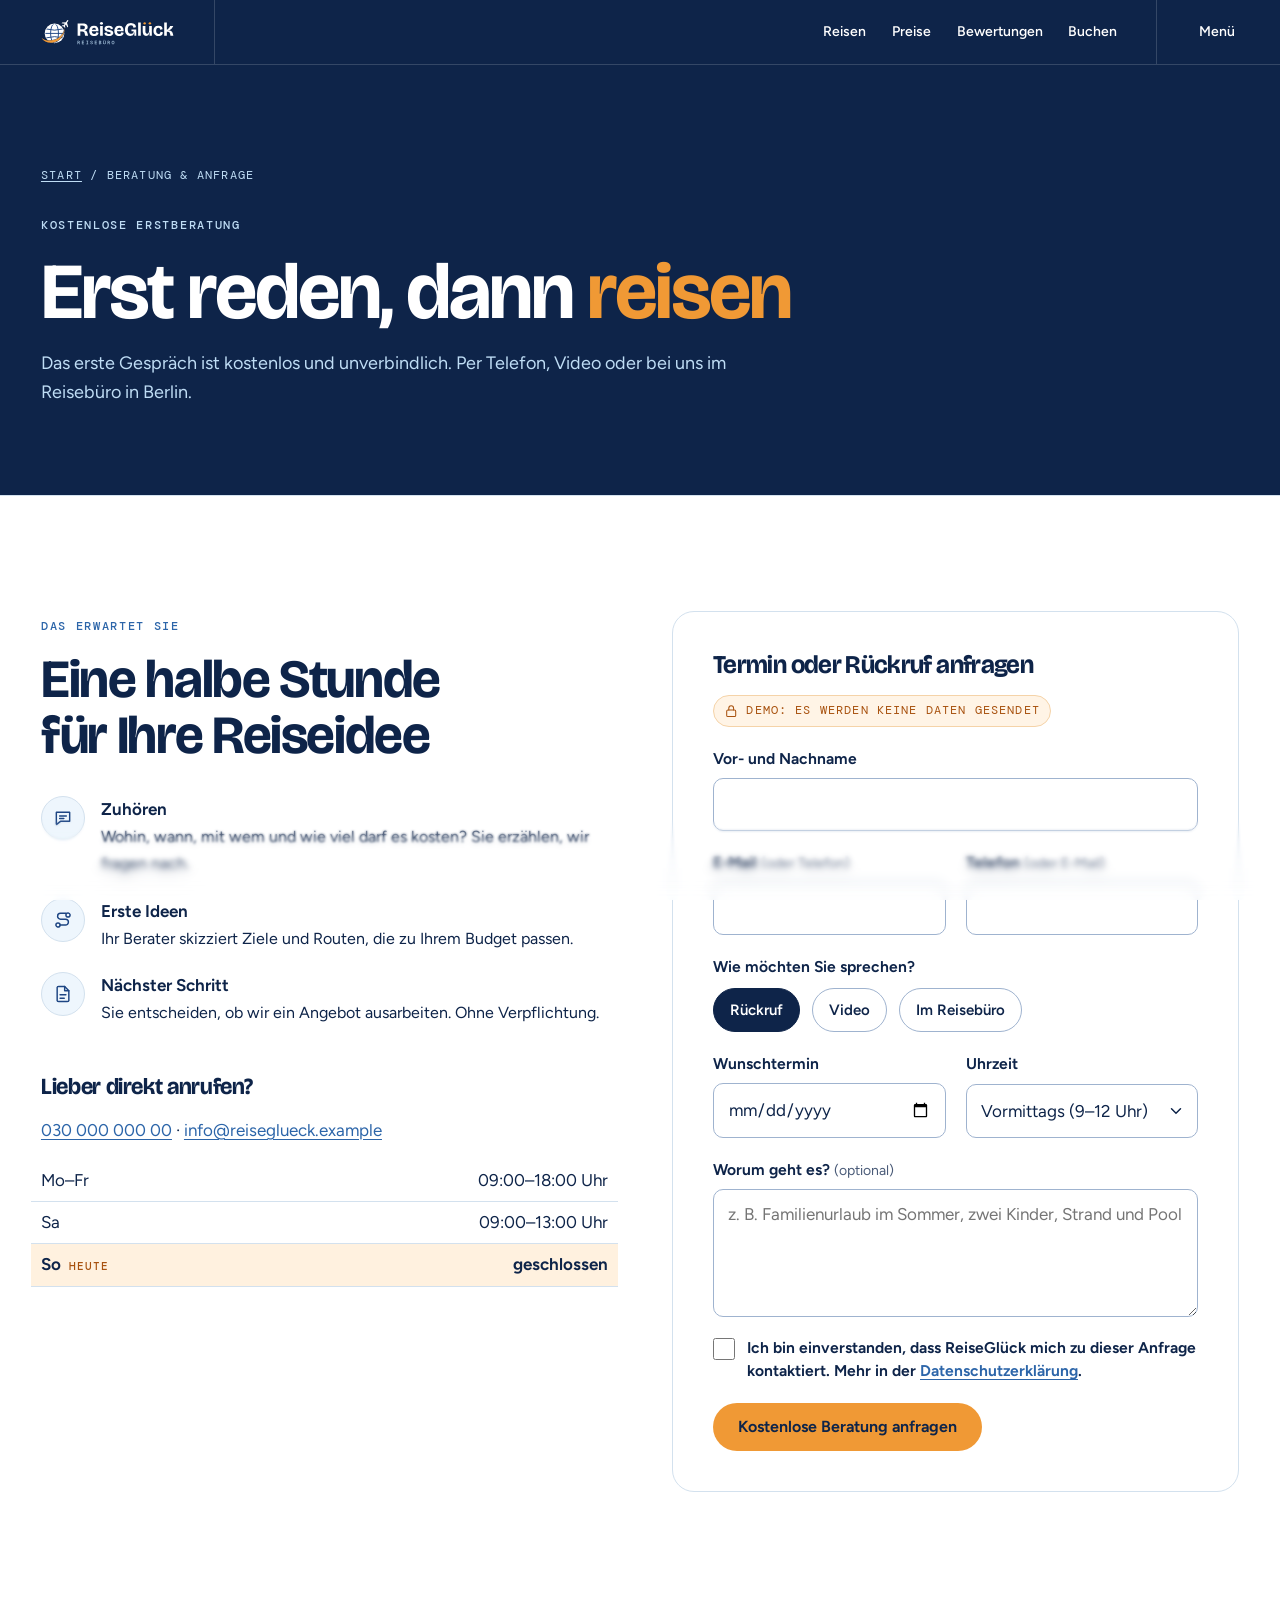
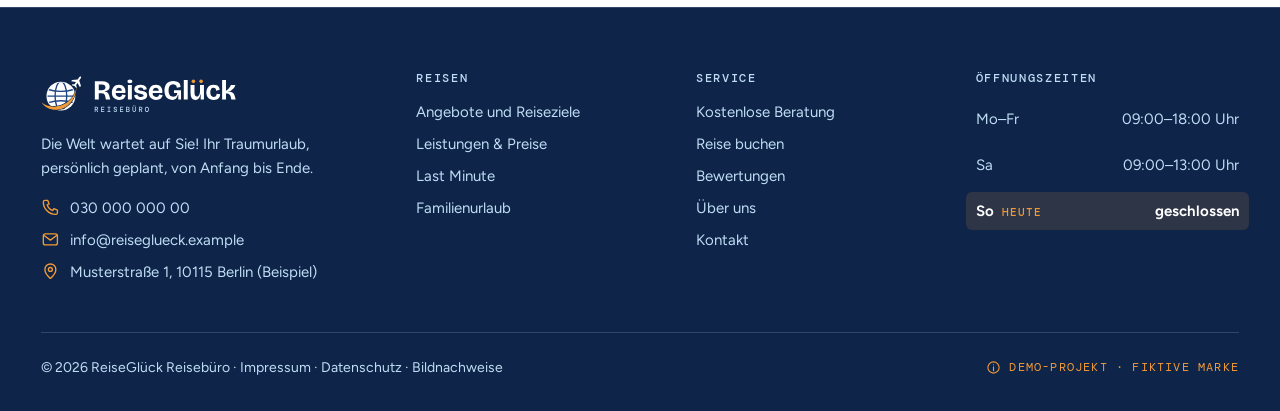
==== commit 2f6ce2ea: "Slim reference-style header bar and centred one-word hero - Header: 64px bar, logo cell and menu cel" ====
--- a/beratung.html
+++ b/beratung.html
@@ -17,7 +17,7 @@
 <link rel="apple-touch-icon" href="apple-touch-icon.png">
 <link rel="preload" href="assets/fonts/bricolage-latin.woff2" as="font" type="font/woff2" crossorigin>
 <link rel="preload" href="assets/fonts/figtree-latin.woff2" as="font" type="font/woff2" crossorigin>
-<link rel="stylesheet" href="assets/css/style.css?v=19">
+<link rel="stylesheet" href="assets/css/style.css?v=21">
 </head>
 <body>
 <a class="skip" href="#main">Zum Inhalt springen</a>
@@ -31,10 +31,10 @@
         <a href="reisen.html">Reisen</a>
         <a href="preise.html">Preise</a>
         <a href="bewertungen.html">Bewertungen</a>
+        <a href="buchen.html">Buchen</a>
     </nav>
     <div class="header-actions">
-      <a class="btn btn-sm header-cta" href="buchen.html">Reise buchen</a>
-      <button class="menu-btn" type="button" data-menu-open aria-expanded="false" aria-controls="drawer"><svg class="i" aria-hidden="true"><use href="assets/icons.svg#menu"/></svg><span class="menu-label">Menü</span></button>
+      <button class="menu-btn" type="button" data-menu-open aria-expanded="false" aria-controls="drawer"><span class="menu-label">Menü</span></button>
     </div>
   </div>
 </header>
@@ -204,10 +204,10 @@
     </div>
   </div>
 </footer>
-<script src="assets/js/vendor/lenis.min.js?v=19" defer></script>
-<script src="data/offers.js?v=19" defer></script>
-<script src="data/reviews.js?v=19" defer></script>
-<script src="assets/js/site.js?v=19" defer></script>
-<script src="assets/js/motion.js?v=19" defer></script>
+<script src="assets/js/vendor/lenis.min.js?v=21" defer></script>
+<script src="data/offers.js?v=21" defer></script>
+<script src="data/reviews.js?v=21" defer></script>
+<script src="assets/js/site.js?v=21" defer></script>
+<script src="assets/js/motion.js?v=21" defer></script>
 </body>
 </html>
--- a/assets/css/style.css
+++ b/assets/css/style.css
@@ -47,7 +47,7 @@
   --shadow-2: 0 20px 50px rgba(14, 36, 73, .18);
   --ease-out: cubic-bezier(.2, .7, .2, 1);
   --ease-expo: cubic-bezier(.16, 1, .3, 1);
-  --header-h: 72px;
+  --header-h: 64px;
 }
 
 /* ---------- Base ---------- */
@@ -112,10 +112,10 @@
 
 /* mono label */
 .label { display: inline-flex; align-items: center; gap: 10px; font-family: var(--f-mono); font-weight: 500; font-size: .75rem; letter-spacing: .14em; text-transform: uppercase; color: var(--sky-600); margin-bottom: var(--s-4); }
-.on-dark .label, .hero .label { color: var(--sky-200); }
+.on-dark .label, .hero .label, .page-hero .label { color: var(--sky-200); }
 .mono { font-family: var(--f-mono); font-size: .8125rem; letter-spacing: .06em; }
 .k { color: var(--orange-700); }
-.on-dark .k, .hero .k { color: var(--orange-400); }
+.on-dark .k, .hero .k, .page-hero .k { color: var(--orange-400); }
 .lead { font-size: clamp(1.125rem, 1.4vw, 1.3rem); color: var(--muted); max-width: 60ch; }
 .on-dark .lead { color: var(--sky-200); }
 .note { font-size: .9375rem; color: var(--muted); }
@@ -143,31 +143,26 @@
 .site-header { position: fixed; top: 0; left: 0; right: 0; z-index: 100; background: transparent; border-bottom: 1px solid rgba(14, 36, 73, .08); transition: background-color .35s var(--ease-out), border-color .35s var(--ease-out), backdrop-filter .35s var(--ease-out), -webkit-backdrop-filter .35s var(--ease-out); }
 /* glass effect only once the page is scrolled */
 .scrolled .site-header { background: rgba(255, 255, 255, .14); backdrop-filter: saturate(1.6) blur(14px); -webkit-backdrop-filter: saturate(1.6) blur(14px); }
-.site-header .frame { display: flex; align-items: center; justify-content: space-between; gap: var(--s-4); height: var(--header-h); }
-.brand { display: inline-flex; align-items: center; flex: none; }
-.brand img { height: 40px; width: auto; }
+/* slim bar: logo cell | nav (right) | menu cell, separated by hairline dividers */
+.site-header .frame { display: flex; align-items: stretch; height: var(--header-h); }
+.brand { display: inline-flex; align-items: center; flex: none; padding-right: clamp(20px, 3vw, 48px); border-right: 1px solid rgba(14, 36, 73, .1); }
+.brand img { height: 30px; width: auto; }
 .brand .logo-white { display: none; }
-.nav-main { display: none; align-items: center; gap: var(--s-8); }
-.nav-main a { color: var(--navy-900); text-decoration: none; font-weight: 550; font-size: .975rem; position: relative; padding: 6px 0; }
-.nav-main a::after { content: ""; position: absolute; left: 0; right: 0; bottom: 0; height: 1.5px; background: var(--orange-400); transform: scaleX(0); transform-origin: left; transition: transform .25s var(--ease-out); }
+.nav-main { display: none; align-items: center; gap: clamp(20px, 2vw, 32px); }
+.nav-main a { color: var(--navy-900); text-decoration: none; font-weight: 550; font-size: .875rem; position: relative; padding: 4px 0; }
+.nav-main a::after { content: ""; position: absolute; left: 0; right: 0; bottom: 0; height: 1px; background: currentColor; transform: scaleX(0); transform-origin: left; transition: transform .25s var(--ease-out); }
 @media (hover: hover) { .nav-main a:hover::after { transform: scaleX(1); } }
-.nav-main a[aria-current="page"]::after { transform: scaleX(1); }
-.header-actions { display: flex; align-items: center; gap: var(--s-2); }
-.menu-btn { display: inline-flex; align-items: center; gap: 8px; min-height: 44px; padding: 8px 12px; border: 1px solid var(--line); background: transparent; border-radius: var(--r-pill); cursor: pointer; font-weight: 600; font-size: .9375rem; color: var(--navy-900); }
+.nav-main a[aria-current="page"] { color: var(--orange-700); }
+.header-actions { display: flex; align-items: center; margin-left: auto; padding-left: clamp(20px, 3vw, 48px); border-left: 1px solid rgba(14, 36, 73, .1); }
+.menu-btn { display: inline-flex; align-items: center; min-height: 44px; padding: 0 4px; border: 0; background: transparent; cursor: pointer; font-weight: 550; font-size: .875rem; color: var(--navy-900); }
 .menu-btn .i { width: 20px; height: 20px; }
-.header-cta { display: inline-flex; }
+@media (min-width: 980px) {
+  .nav-main { display: flex; margin-left: auto; padding-right: clamp(24px, 3vw, 48px); }
+  .header-actions { margin-left: 0; }
+}
 @media (max-width: 559px) {
-  .brand img { height: 34px; }
-  .header-cta { min-height: 40px; padding: 8px 14px; font-size: .875rem; }
-  .menu-btn { width: 44px; padding: 0; justify-content: center; }
-  .menu-btn .menu-label { position: absolute; width: 1px; height: 1px; overflow: hidden; clip: rect(0 0 0 0); white-space: nowrap; }
+  .brand img { height: 28px; }
   .dest-text small { letter-spacing: .04em; font-size: .64rem; }
-}
-@media (max-width: 359px) { .header-cta { display: none; } }
-@media (min-width: 980px) {
-  .nav-main { display: flex; margin-left: auto; padding-right: var(--s-8); }
-  .header-actions { align-self: stretch; padding-left: var(--s-6); border-left: 1px solid var(--line); }
-  .header-on-dark .header-actions { border-left-color: rgba(255, 255, 255, .2); }
 }
 
 /* transparent header over hero (Start) */
@@ -177,7 +172,8 @@
 .header-on-dark .site-header .logo-dark { display: none; }
 .header-on-dark .site-header .logo-white { display: block; }
 .header-on-dark .site-header .nav-main a, .header-on-dark .site-header .menu-btn { color: var(--white); }
-.header-on-dark .site-header .menu-btn { border-color: rgba(255, 255, 255, .4); }
+.header-on-dark .site-header .brand, .header-on-dark .site-header .header-actions { border-color: rgba(255, 255, 255, .16); }
+.header-on-dark .site-header .nav-main a[aria-current="page"] { color: var(--orange-300); }
 .header-on-dark .site-header :focus-visible { outline-color: var(--orange-300); }
 .site-header .brand img { transition: opacity .2s var(--ease-out); }
 /* first block of each page sits under the fixed header */
@@ -209,16 +205,21 @@
 body.lock { overflow: hidden; }
 
 /* ---------- Hero (Start) ---------- */
-.hero { position: relative; min-height: max(640px, 100svh); color: var(--white); display: flex; align-items: flex-end; isolation: isolate; overflow: hidden; background: var(--navy-900); }
+.hero { position: relative; min-height: max(560px, 100svh); color: var(--white); display: flex; align-items: center; isolation: isolate; overflow: hidden; background: var(--navy-900); }
 .hero-media { position: absolute; inset: 0; z-index: -2; }
 .hero-media img { width: 100%; height: 100%; object-fit: cover; object-position: 62% 88%; }
-.hero::before { content: ""; position: absolute; inset: 0; z-index: -1; background: linear-gradient(180deg, rgba(14, 36, 73, .22) 0%, rgba(14, 36, 73, .06) 22%, rgba(14, 36, 73, .22) 55%, rgba(14, 36, 73, .86) 100%); }
-.hero-content { width: 100%; padding-top: calc(var(--header-h) + 48px); padding-bottom: clamp(40px, 7vh, 88px); }
-.hero h1 { color: var(--white); font-size: clamp(3.1rem, 10.5vw, 9.5rem); line-height: .92; letter-spacing: -.045em; margin-bottom: var(--s-6); max-width: 11ch; }
-.hero-sub { display: grid; gap: var(--s-6); align-items: end; padding-top: var(--s-2); }
-.hero-sub p { font-size: clamp(1.125rem, 1.6vw, 1.35rem); color: var(--sky-100); max-width: 36ch; margin: 0; }
+.hero::before { content: ""; position: absolute; inset: 0; z-index: -1; background: radial-gradient(ellipse 70% 55% at 50% 50%, rgba(14, 36, 73, .38), rgba(14, 36, 73, 0) 70%), linear-gradient(180deg, rgba(14, 36, 73, .25) 0%, rgba(14, 36, 73, .05) 30%, rgba(14, 36, 73, .1) 70%, rgba(14, 36, 73, .55) 100%); }
+/* centred stack like the reference: big word, two-line lead, one pill */
+.hero-content { width: 100%; display: flex; flex-direction: column; align-items: center; text-align: center; padding-top: var(--header-h); padding-bottom: 4vh; }
+.hero h1 { color: var(--white); font-size: clamp(3.6rem, 14vw, 13rem); line-height: .9; letter-spacing: -.02em; margin: 0 0 clamp(16px, 2vw, 28px); max-width: none; text-shadow: 0 2px 40px rgba(14, 36, 73, .25); }
+.hero-lead { font-size: clamp(1rem, 1.3vw, 1.2rem); line-height: 1.45; color: var(--white); max-width: 34ch; margin: 0 0 clamp(20px, 2.4vw, 32px); font-weight: 500; text-shadow: 0 1px 16px rgba(14, 36, 73, .35); }
 .hero-ctas { display: flex; flex-wrap: wrap; gap: var(--s-3); }
-@media (min-width: 900px) { .hero-sub { grid-template-columns: 1fr auto; } }
+.hero .hero-ctas { flex-direction: column; align-items: center; gap: var(--s-4); }
+.btn-white { --bg: var(--white); --fg: var(--navy-900); min-height: 44px; padding: 10px 22px; font-size: .9375rem; }
+.btn-white:hover { --bg: var(--sky-50); }
+.hero-link { color: var(--white); font-size: .9375rem; text-decoration: underline; text-underline-offset: .25em; text-decoration-color: rgba(255, 255, 255, .5); }
+.hero-link:hover { color: var(--white); text-decoration-color: currentColor; }
+@media (max-width: 559px) { .hero-lead br { display: none; } }
 
 /* ---------- Page hero (subpages) ---------- */
 .page-hero { background: var(--navy-900); color: var(--sky-100); position: relative; overflow: hidden; isolation: isolate; }
@@ -247,7 +248,7 @@
 .stat-top { display: flex; justify-content: space-between; align-items: center; color: var(--sky-600); margin-bottom: var(--s-6); }
 .stat-top .mono { font-size: .75rem; letter-spacing: .14em; }
 .stat-top .i { width: 26px; height: 26px; color: var(--navy-700); }
-.stat-fig { font-family: var(--f-display); font-variation-settings: "opsz" 96; font-weight: 700; font-size: clamp(3.4rem, 6vw, 5.2rem); line-height: .9; letter-spacing: -.045em; color: var(--navy-900); margin: 0 0 var(--s-4); white-space: nowrap; }
+.stat-fig { font-family: var(--f-display); font-variation-settings: "opsz" 96; font-weight: 700; font-size: clamp(3.4rem, 6vw, 5.2rem); line-height: .9; letter-spacing: -.025em; color: var(--navy-900); margin: 0 0 var(--s-4); white-space: nowrap; }
 .stat:nth-child(odd) .stat-fig { color: var(--navy-900); }
 .stat h3 { margin-bottom: var(--s-2); }
 .stat p:not(.stat-fig) { color: var(--muted); margin: 0; font-size: 1rem; }
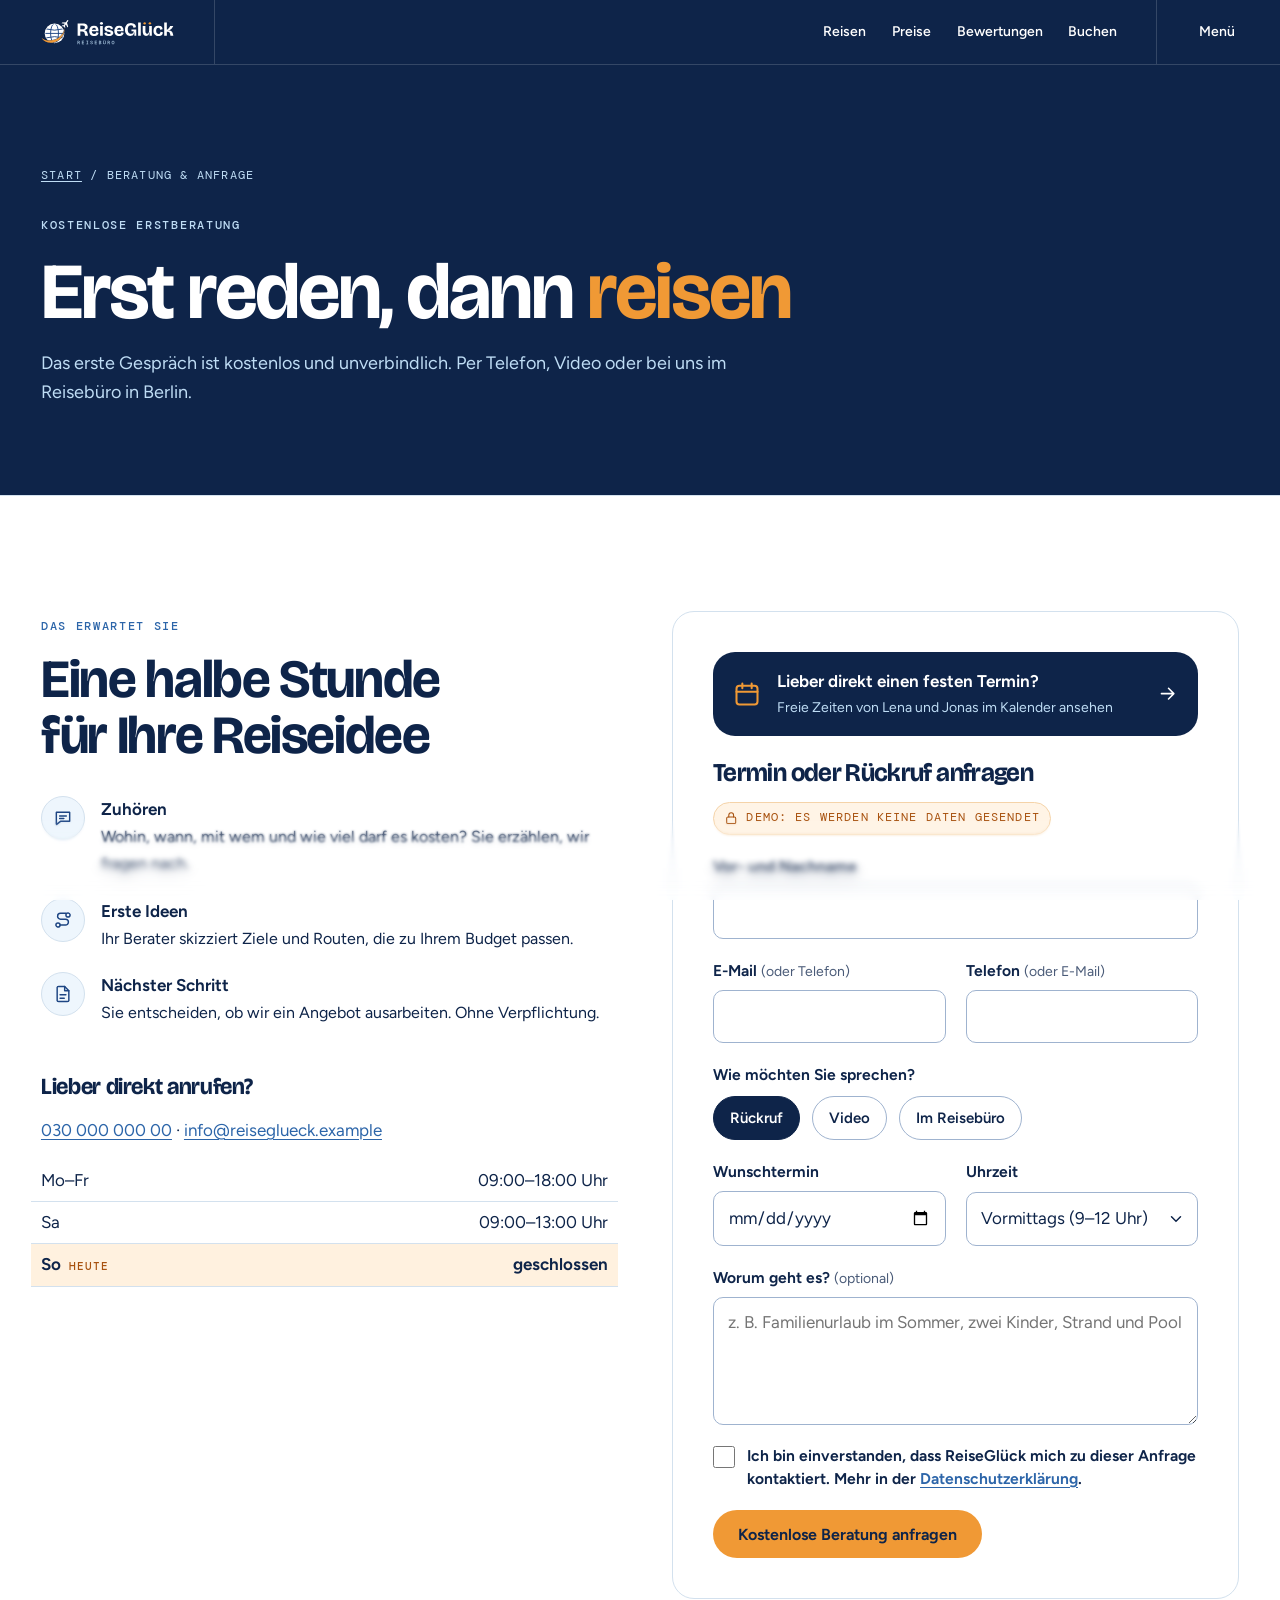
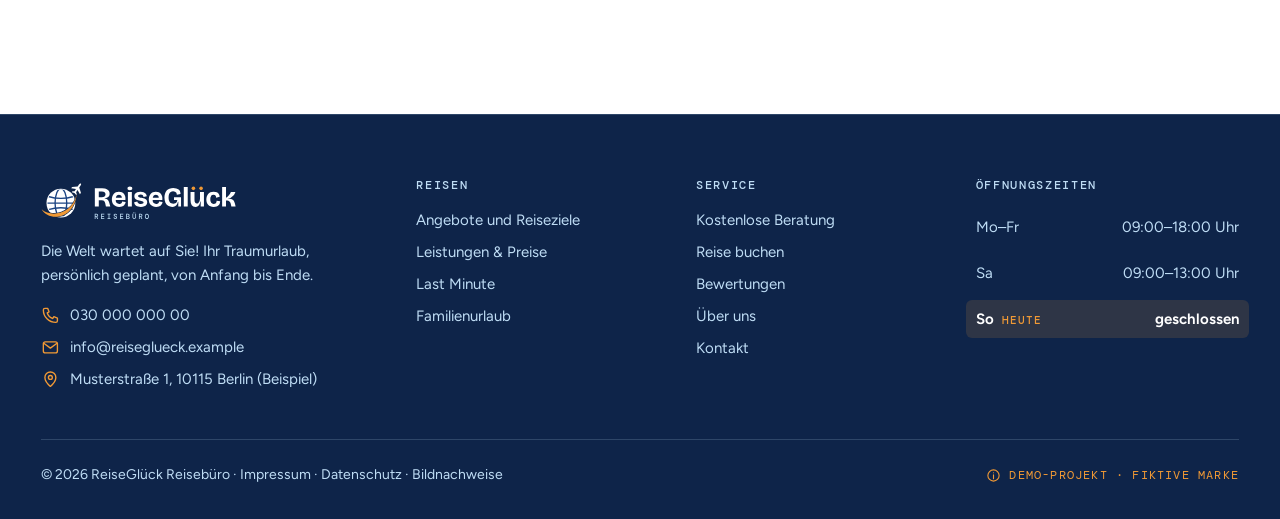
==== commit a4b8c114: "Water-filled hero title, demo appointment calendar with two advisors - Hero: remove the consultation" ====
--- a/beratung.html
+++ b/beratung.html
@@ -17,7 +17,7 @@
 <link rel="apple-touch-icon" href="apple-touch-icon.png">
 <link rel="preload" href="assets/fonts/bricolage-latin.woff2" as="font" type="font/woff2" crossorigin>
 <link rel="preload" href="assets/fonts/figtree-latin.woff2" as="font" type="font/woff2" crossorigin>
-<link rel="stylesheet" href="assets/css/style.css?v=21">
+<link rel="stylesheet" href="assets/css/style.css?v=22">
 </head>
 <body>
 <a class="skip" href="#main">Zum Inhalt springen</a>
@@ -53,6 +53,7 @@
           <li><a href="buchen.html">Reise buchen</a></li>
           <li><a href="bewertungen.html">Bewertungen</a></li>
           <li><a href="beratung.html" aria-current="page">Beratung & Anfrage</a></li>
+          <li><a href="termin.html">Termin buchen</a></li>
           <li><a href="ueber-uns.html">Über uns</a></li>
           <li><a href="kontakt.html">Kontakt</a></li>
       </ol>
@@ -101,6 +102,7 @@
         <button class="btn btn-ghost" type="button" data-reset-form="consult-form">Neue Anfrage</button>
       </div>
       <form class="form-card" id="consult-form" data-demo-form data-done="consult-done" novalidate aria-labelledby="form-title">
+        <a class="cal-promo" href="termin.html"><svg class="i" aria-hidden="true"><use href="assets/icons.svg#calendar"/></svg><span><strong>Lieber direkt einen festen Termin?</strong><small>Freie Zeiten von Lena und Jonas im Kalender ansehen</small></span><svg class="i i-arrow" aria-hidden="true"><use href="assets/icons.svg#arrow"/></svg></a>
         <h2 id="form-title" style="font-size:1.6rem">Termin oder Rückruf anfragen</h2>
         <p class="demo-badge" style="margin-bottom:20px"><svg class="i" aria-hidden="true"><use href="assets/icons.svg#lock"/></svg>Demo: Es werden keine Daten gesendet</p>
         <div class="err-summary" tabindex="-1" hidden role="alert"><h2></h2><ul></ul></div>
@@ -204,10 +206,10 @@
     </div>
   </div>
 </footer>
-<script src="assets/js/vendor/lenis.min.js?v=21" defer></script>
-<script src="data/offers.js?v=21" defer></script>
-<script src="data/reviews.js?v=21" defer></script>
-<script src="assets/js/site.js?v=21" defer></script>
-<script src="assets/js/motion.js?v=21" defer></script>
+<script src="assets/js/vendor/lenis.min.js?v=22" defer></script>
+<script src="data/offers.js?v=22" defer></script>
+<script src="data/reviews.js?v=22" defer></script>
+<script src="assets/js/site.js?v=22" defer></script>
+<script src="assets/js/motion.js?v=22" defer></script>
 </body>
 </html>
--- a/assets/css/style.css
+++ b/assets/css/style.css
@@ -48,6 +48,8 @@
   --ease-out: cubic-bezier(.2, .7, .2, 1);
   --ease-expo: cubic-bezier(.16, 1, .3, 1);
   --header-h: 64px;
+  --c-lena: #2C65A9;
+  --c-jonas: #E0861F;
 }
 
 /* ---------- Base ---------- */
@@ -211,14 +213,25 @@
 .hero::before { content: ""; position: absolute; inset: 0; z-index: -1; background: radial-gradient(ellipse 70% 55% at 50% 50%, rgba(14, 36, 73, .38), rgba(14, 36, 73, 0) 70%), linear-gradient(180deg, rgba(14, 36, 73, .25) 0%, rgba(14, 36, 73, .05) 30%, rgba(14, 36, 73, .1) 70%, rgba(14, 36, 73, .55) 100%); }
 /* centred stack like the reference: big word, two-line lead, one pill */
 .hero-content { width: 100%; display: flex; flex-direction: column; align-items: center; text-align: center; padding-top: var(--header-h); padding-bottom: 4vh; }
-.hero h1 { color: var(--white); font-size: clamp(3.6rem, 14vw, 13rem); line-height: .9; letter-spacing: -.02em; margin: 0 0 clamp(16px, 2vw, 28px); max-width: none; text-shadow: 0 2px 40px rgba(14, 36, 73, .25); }
+/* "Fernweh": white letters with animated sea water inside them (wave layers clipped to the glyphs) */
+.wave-title { position: relative; margin: 0 0 clamp(16px, 2vw, 28px); }
+.hero h1, .wave-fill { font-family: var(--f-display); font-variation-settings: "opsz" 96; font-weight: 700; font-size: clamp(3.6rem, 14vw, 13rem); line-height: .9; letter-spacing: -.02em; }
+.hero h1 { color: var(--white); margin: 0; max-width: none; text-shadow: 0 2px 40px rgba(14, 36, 73, .25); }
+.wave-fill { position: absolute; inset: 0; display: block; text-align: center; white-space: nowrap; color: transparent; pointer-events: none; user-select: none;
+  background-image: url("data:image/svg+xml,%3Csvg xmlns='http://www.w3.org/2000/svg' viewBox='0 0 200 100' preserveAspectRatio='none'%3E%3Cdefs%3E%3ClinearGradient id='g' x1='0' y1='0' x2='0' y2='1'%3E%3Cstop offset='0' stop-color='%2385EAF2'/%3E%3Cstop offset='.45' stop-color='%2322B5C8'/%3E%3Cstop offset='1' stop-color='%23086A8C'/%3E%3C/linearGradient%3E%3C/defs%3E%3Cpath d='M0 48 Q25 36 50 48 T100 48 T150 48 T200 48 V100 H0Z' fill='url(%23g)'/%3E%3Cpath d='M0 48 Q25 36 50 48 T100 48 T150 48 T200 48' fill='none' stroke='%23fff' stroke-width='3.5' stroke-opacity='.95'/%3E%3C/svg%3E"), url("data:image/svg+xml,%3Csvg xmlns='http://www.w3.org/2000/svg' viewBox='0 0 200 100' preserveAspectRatio='none'%3E%3Cpath d='M0 42 Q50 58 100 42 T200 42 V100 H0Z' fill='%23C4F4F8' fill-opacity='.85'/%3E%3C/svg%3E");
+  background-repeat: repeat-x; background-size: 2.4em 100%, 1.5em 100%; background-position: 0 .1em, 0 .13em;
+  -webkit-background-clip: text; background-clip: text; }
+@media (prefers-reduced-motion: no-preference) {
+  .js .wave-fill { animation: wave-in 1.4s var(--ease-expo) 1.25s both, wave-x 9s linear infinite, wave-y 4.5s ease-in-out infinite alternate; }
+}
+@keyframes wave-in { from { opacity: 0; background-position-y: .7em, .75em; } }
+@keyframes wave-x { to { background-position-x: -2.4em, 1.5em; } }
+@keyframes wave-y { 0% { background-position-y: .16em, .2em; } 100% { background-position-y: .02em, .06em; } }
 .hero-lead { font-size: clamp(1rem, 1.3vw, 1.2rem); line-height: 1.45; color: var(--white); max-width: 34ch; margin: 0 0 clamp(20px, 2.4vw, 32px); font-weight: 500; text-shadow: 0 1px 16px rgba(14, 36, 73, .35); }
 .hero-ctas { display: flex; flex-wrap: wrap; gap: var(--s-3); }
 .hero .hero-ctas { flex-direction: column; align-items: center; gap: var(--s-4); }
 .btn-white { --bg: var(--white); --fg: var(--navy-900); min-height: 44px; padding: 10px 22px; font-size: .9375rem; }
 .btn-white:hover { --bg: var(--sky-50); }
-.hero-link { color: var(--white); font-size: .9375rem; text-decoration: underline; text-underline-offset: .25em; text-decoration-color: rgba(255, 255, 255, .5); }
-.hero-link:hover { color: var(--white); text-decoration-color: currentColor; }
 @media (max-width: 559px) { .hero-lead br { display: none; } }
 
 /* ---------- Page hero (subpages) ---------- */
@@ -753,6 +766,77 @@
 body:has(:is(input, textarea, select):focus) .edge-bottom, body.lock .edge-blur { opacity: 0; }
 @media (max-width: 599px) { .edge-top { height: calc(var(--header-h) + 24px); } .edge-bottom { height: 44px; } }
 
+/* ---------- Termin buchen (calendar demo, assets/js/termin.js) ---------- */
+.cal { margin-top: var(--s-8); }
+.cal-step-title { display: flex; align-items: center; gap: 14px; font-size: clamp(1.4rem, 2.2vw, 1.9rem); margin: var(--s-12) 0 var(--s-6); }
+.cal-step-title:first-child { margin-top: 0; }
+.cal-no { display: grid; place-items: center; width: 34px; height: 34px; flex: none; border-radius: 50%; background: var(--navy-900); color: var(--white); font-family: var(--f-mono); font-size: .875rem; font-weight: 500; letter-spacing: 0; }
+.cal-advisors { border: 0; margin: 0; padding: 0; display: grid; gap: var(--s-3); grid-template-columns: repeat(auto-fit, minmax(min(100%, 250px), 1fr)); }
+.adv { position: relative; display: block; }
+.adv input { position: absolute; inset: 0; width: 100%; height: 100%; margin: 0; opacity: 0; cursor: pointer; z-index: 1; }
+.adv-card { display: flex; align-items: center; gap: var(--s-4); height: 100%; padding: var(--s-4) var(--s-5); border: 1.5px solid var(--line); border-radius: var(--r-lg); background: var(--white); transition: border-color .18s, background-color .18s, box-shadow .18s; }
+.adv-text { display: grid; gap: 2px; min-width: 0; }
+.adv-text strong { color: var(--navy-900); font-size: 1.05rem; }
+.adv-text small { color: var(--muted); font-size: .875rem; line-height: 1.35; }
+.adv-text .adv-days { font-family: var(--f-mono); font-size: .7rem; letter-spacing: .12em; text-transform: uppercase; color: var(--sky-600); }
+.adv input:hover + .adv-card { border-color: var(--sky-600); }
+.adv input:checked + .adv-card { border-color: var(--orange-400); box-shadow: 0 0 0 2px var(--orange-400) inset; background: #FFFAF3; }
+.adv input:focus-visible + .adv-card { outline: 3px solid var(--sky-600); outline-offset: 3px; }
+.avatar { display: inline-grid; place-items: center; width: 52px; height: 52px; flex: none; border-radius: 50%; background: var(--c); color: var(--white); font-family: var(--f-display); font-weight: 700; font-size: 1.05rem; letter-spacing: .02em; }
+.avatar-sm { width: 26px; height: 26px; font-size: .62rem; }
+.avatar-pair { display: inline-flex; flex: none; }
+.avatar-pair .avatar { width: 44px; height: 44px; font-size: .9rem; border: 2px solid var(--white); }
+.avatar-pair .avatar + .avatar { margin-left: -8px; }
+
+.cal-body { display: grid; gap: var(--s-6); align-items: start; }
+@media (min-width: 900px) { .cal-body { grid-template-columns: minmax(0, 1.05fr) minmax(0, 1fr); gap: var(--s-8); } }
+.cal-month, .cal-slots { border: 1px solid var(--line); border-radius: var(--r-lg); background: var(--white); padding: clamp(14px, 2.4vw, 28px); min-width: 0; }
+.cal-head { display: flex; align-items: center; justify-content: space-between; gap: var(--s-3); margin-bottom: var(--s-4); }
+.cal-month-name { margin: 0; font-family: var(--f-display); font-weight: 700; font-size: 1.3rem; letter-spacing: -.01em; color: var(--navy-900); }
+.cal-week, .cal-days { display: grid; grid-template-columns: repeat(7, minmax(0, 1fr)); gap: 6px; }
+.cal-week span { text-align: center; font-family: var(--f-mono); font-size: .7rem; letter-spacing: .1em; text-transform: uppercase; color: var(--muted); padding-bottom: 6px; }
+.cal-day { position: relative; display: flex; flex-direction: column; align-items: center; justify-content: center; gap: 4px; aspect-ratio: 1; min-height: 40px; border: 1px solid var(--line); border-radius: 12px; background: var(--sky-50); color: var(--navy-900); font-weight: 650; font-size: 1rem; cursor: pointer; transition: background-color .15s, border-color .15s, color .15s, transform .12s; }
+.cal-day:hover:not(:disabled):not([aria-pressed="true"]) { border-color: var(--sky-600); background: var(--white); }
+.cal-day:active:not(:disabled) { transform: scale(.95); }
+.cal-day:disabled { background: transparent; border-color: transparent; color: #A7B3C6; cursor: default; font-weight: 450; }
+.cal-day.is-today .cal-num { text-decoration: underline; text-underline-offset: 3px; text-decoration-thickness: 2px; text-decoration-color: var(--orange-400); }
+.cal-day[aria-pressed="true"] { background: var(--navy-900); border-color: var(--navy-900); color: var(--white); }
+.cal-dots { display: flex; gap: 3px; height: 6px; }
+.cal-dots i { width: 6px; height: 6px; border-radius: 50%; background: var(--c); }
+.cal-day[aria-pressed="true"] .cal-dots i { box-shadow: 0 0 0 1.5px var(--white); }
+.cal-legend { display: flex; flex-wrap: wrap; gap: var(--s-5); margin: var(--s-4) 0 0; font-size: .875rem; color: var(--muted); }
+.cal-legend span { display: inline-flex; align-items: center; gap: 8px; }
+.cal-legend i { width: 10px; height: 10px; border-radius: 50%; background: var(--c); }
+.cal-day-name { margin: 0 0 var(--s-4); font-family: var(--f-display); font-weight: 700; font-size: 1.2rem; color: var(--navy-900); scroll-margin-top: calc(var(--header-h) + 20px); }
+.slot-grid { display: grid; gap: var(--s-2); grid-template-columns: repeat(auto-fill, minmax(88px, 1fr)); }
+.slot { display: inline-flex; align-items: center; justify-content: center; gap: 8px; min-height: 44px; padding: 6px 14px; border: 1.5px solid var(--line); border-radius: var(--r-pill); background: var(--white); color: var(--navy-900); font-weight: 650; font-size: .9375rem; cursor: pointer; transition: border-color .15s, background-color .15s, color .15s; }
+.slot:hover:not([aria-pressed="true"]) { border-color: var(--sky-600); }
+.slot[aria-pressed="true"] { background: var(--navy-900); border-color: var(--navy-900); color: var(--white); }
+.slot-rows { list-style: none; margin: 0; padding: 0; display: grid; }
+.slot-row { display: grid; grid-template-columns: 64px minmax(0, 1fr); align-items: center; gap: var(--s-3); padding: 8px 0; border-top: 1px dashed var(--line); }
+.slot-row:first-child { border-top: 0; }
+.slot-time { font-family: var(--f-mono); font-weight: 500; font-size: .95rem; color: var(--navy-900); }
+.slot-who { display: flex; flex-wrap: wrap; gap: var(--s-2); }
+.slot-chip { justify-content: flex-start; padding-left: 6px; border-color: color-mix(in srgb, var(--c) 45%, var(--line)); }
+.slot-chip[aria-pressed="true"] .avatar { box-shadow: 0 0 0 2px var(--white); }
+.cal-picked { display: flex; align-items: center; gap: 12px; flex-wrap: wrap; margin: 0 0 var(--s-5); padding: 12px 16px; border-radius: var(--r-md); background: var(--sky-50); border: 1px solid var(--line); font-weight: 600; color: var(--navy-900); }
+.cal-form-wrap { scroll-margin-top: calc(var(--header-h) + 20px); }
+.cal-done { margin-top: var(--s-10); scroll-margin-top: calc(var(--header-h) + 20px); }
+.cal-done h2 { font-size: 1.6rem; }
+.cal-done h2:focus { outline: none; }
+.cal-done-actions { display: flex; flex-wrap: wrap; gap: var(--s-3); margin-top: var(--s-5); }
+.cal-promo { display: flex; align-items: center; gap: var(--s-4); margin-bottom: var(--s-6); padding: var(--s-4) var(--s-5); border-radius: var(--r-lg); background: var(--navy-900); color: var(--white) !important; text-decoration: none; }
+.cal-promo:hover { background: var(--navy-700); }
+.cal-promo > .i:first-child { width: 28px; height: 28px; color: var(--orange-400); }
+.cal-promo span { display: grid; gap: 2px; flex: 1; min-width: 0; }
+.cal-promo small { color: var(--sky-200); font-size: .875rem; }
+@media (max-width: 420px) {
+  .cal-week, .cal-days { gap: 3px; }
+  .cal-day { border-radius: 9px; font-size: .9rem; min-height: 36px; }
+  .slot-row { grid-template-columns: 52px minmax(0, 1fr); }
+  .avatar { width: 44px; height: 44px; font-size: .9rem; }
+}
+
 /* ---------- Print (booking confirmation) ---------- */
 @media print {
   .site-header, .site-footer, .drawer, .no-print, .skip, .page-hero, .progress, .book-aside { display: none !important; }
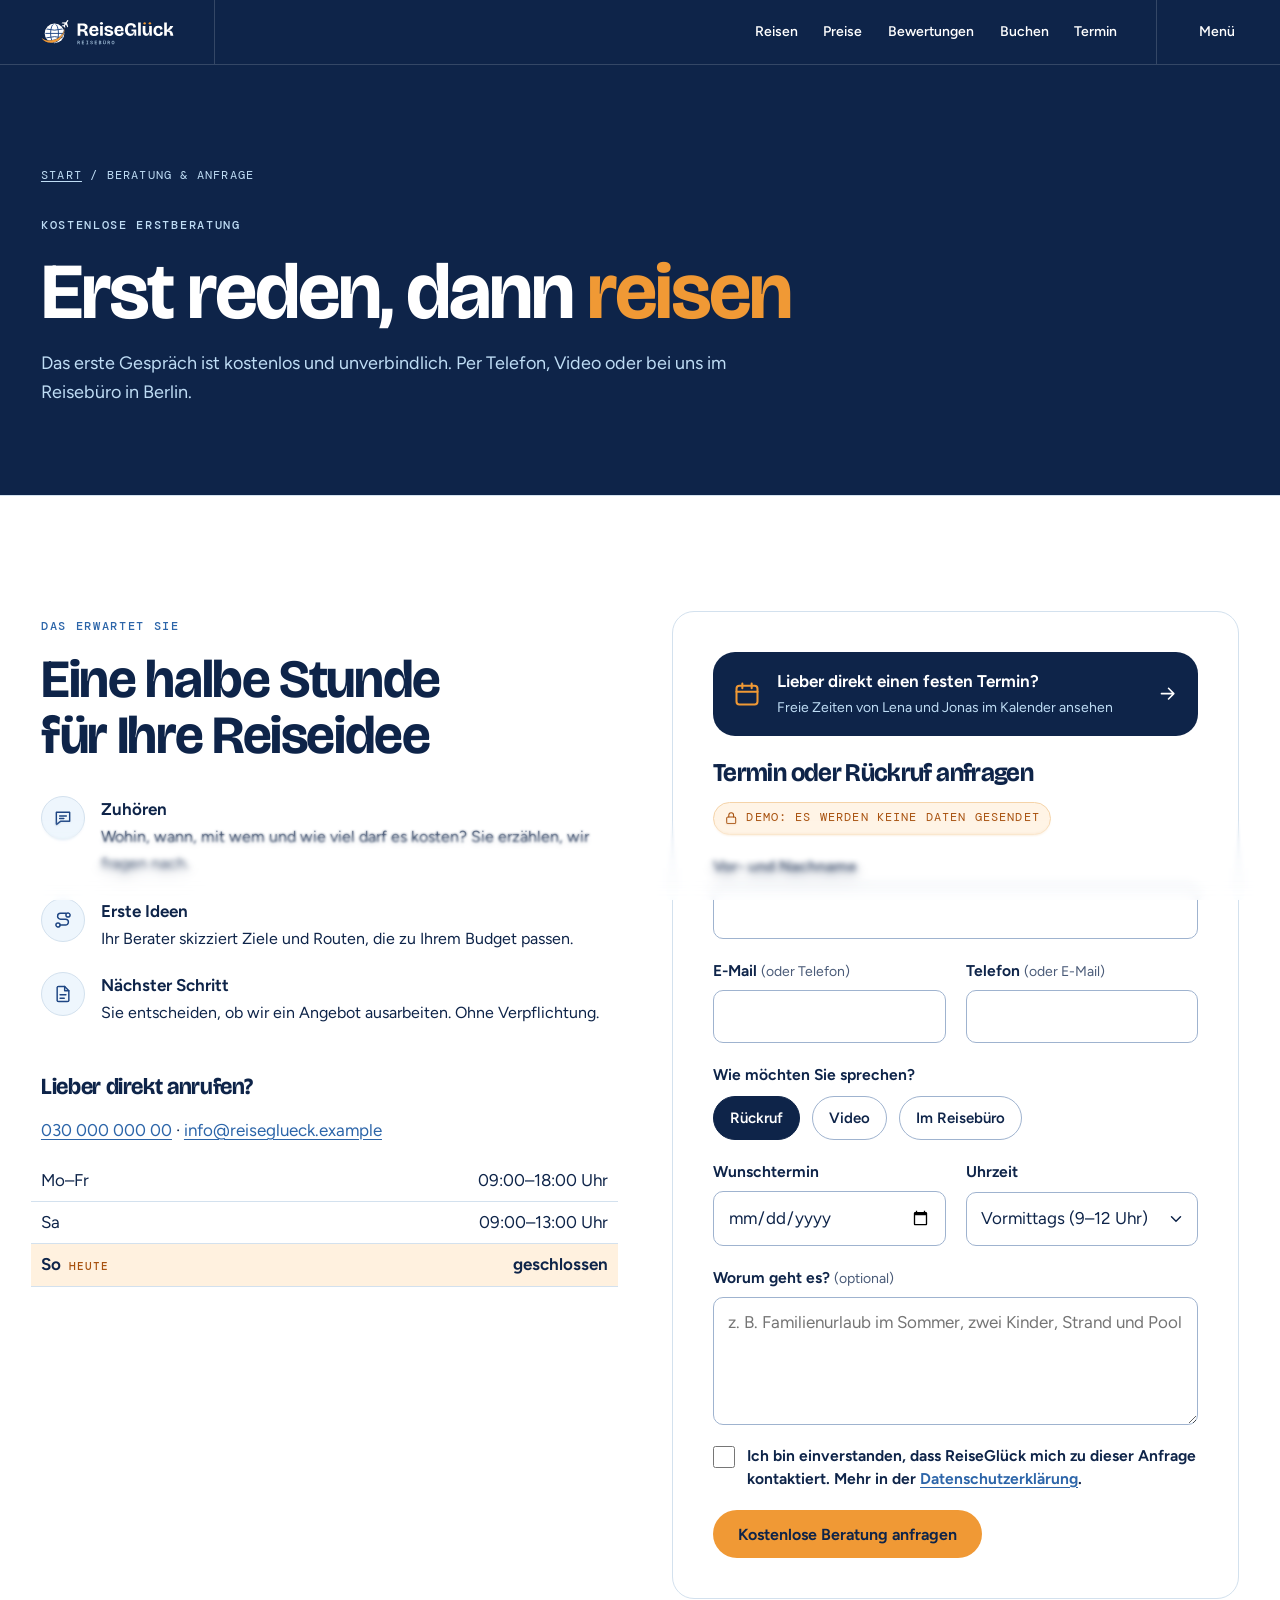
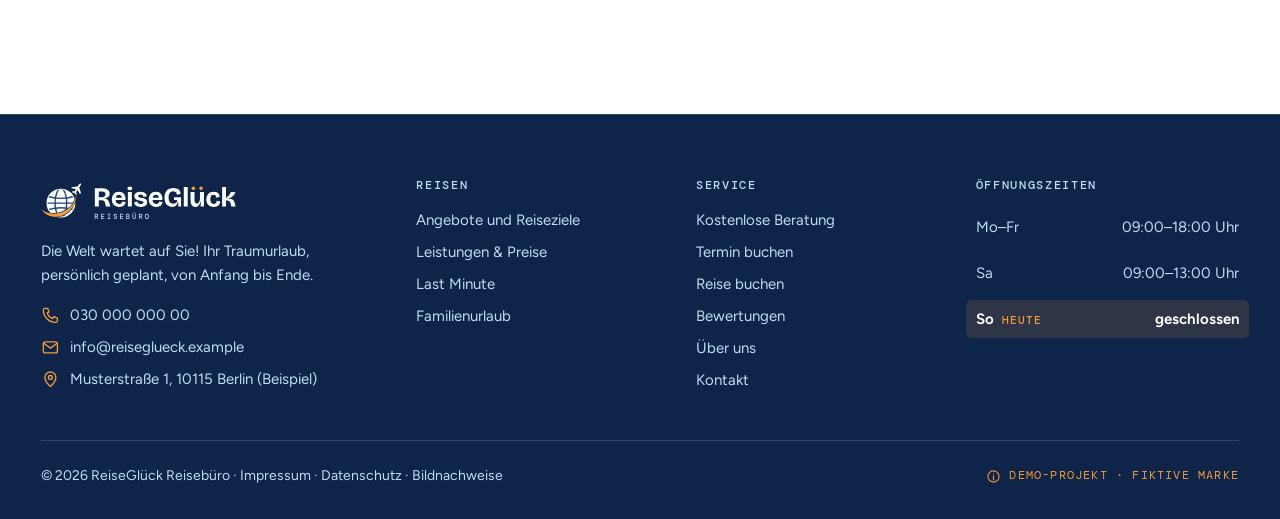
==== commit ef63d019: "Liquid water headline (WebGL) and booking links across the site - Replace the CSS wave fill with ass" ====
--- a/beratung.html
+++ b/beratung.html
@@ -17,7 +17,7 @@
 <link rel="apple-touch-icon" href="apple-touch-icon.png">
 <link rel="preload" href="assets/fonts/bricolage-latin.woff2" as="font" type="font/woff2" crossorigin>
 <link rel="preload" href="assets/fonts/figtree-latin.woff2" as="font" type="font/woff2" crossorigin>
-<link rel="stylesheet" href="assets/css/style.css?v=22">
+<link rel="stylesheet" href="assets/css/style.css?v=23">
 </head>
 <body>
 <a class="skip" href="#main">Zum Inhalt springen</a>
@@ -32,6 +32,7 @@
         <a href="preise.html">Preise</a>
         <a href="bewertungen.html">Bewertungen</a>
         <a href="buchen.html">Buchen</a>
+        <a href="termin.html">Termin</a>
     </nav>
     <div class="header-actions">
       <button class="menu-btn" type="button" data-menu-open aria-expanded="false" aria-controls="drawer"><span class="menu-label">Menü</span></button>
@@ -60,7 +61,7 @@
     </nav>
     <div class="drawer-foot">
       <p><a class="btn btn-block" href="buchen.html">Reise buchen</a></p>
-      <p>Lieber erst reden? <a href="beratung.html">Kostenlose Beratung</a><br><a href="tel:+493000000000">030 000 000 00</a></p>
+      <p>Lieber erst reden? <a href="termin.html">Beratungstermin buchen</a><br><a href="tel:+493000000000">030 000 000 00</a></p>
     </div>
   </div>
 </div>
@@ -185,6 +186,7 @@
         <h2>Service</h2>
         <ul>
           <li><a href="beratung.html">Kostenlose Beratung</a></li>
+          <li><a href="termin.html">Termin buchen</a></li>
           <li><a href="buchen.html">Reise buchen</a></li>
           <li><a href="bewertungen.html">Bewertungen</a></li>
           <li><a href="ueber-uns.html">Über uns</a></li>
@@ -206,10 +208,10 @@
     </div>
   </div>
 </footer>
-<script src="assets/js/vendor/lenis.min.js?v=22" defer></script>
-<script src="data/offers.js?v=22" defer></script>
-<script src="data/reviews.js?v=22" defer></script>
-<script src="assets/js/site.js?v=22" defer></script>
-<script src="assets/js/motion.js?v=22" defer></script>
+<script src="assets/js/vendor/lenis.min.js?v=23" defer></script>
+<script src="data/offers.js?v=23" defer></script>
+<script src="data/reviews.js?v=23" defer></script>
+<script src="assets/js/site.js?v=23" defer></script>
+<script src="assets/js/motion.js?v=23" defer></script>
 </body>
 </html>
--- a/assets/css/style.css
+++ b/assets/css/style.css
@@ -213,20 +213,14 @@
 .hero::before { content: ""; position: absolute; inset: 0; z-index: -1; background: radial-gradient(ellipse 70% 55% at 50% 50%, rgba(14, 36, 73, .38), rgba(14, 36, 73, 0) 70%), linear-gradient(180deg, rgba(14, 36, 73, .25) 0%, rgba(14, 36, 73, .05) 30%, rgba(14, 36, 73, .1) 70%, rgba(14, 36, 73, .55) 100%); }
 /* centred stack like the reference: big word, two-line lead, one pill */
 .hero-content { width: 100%; display: flex; flex-direction: column; align-items: center; text-align: center; padding-top: var(--header-h); padding-bottom: 4vh; }
-/* "Fernweh": white letters with animated sea water inside them (wave layers clipped to the glyphs) */
+/* "Fernweh" rendered as water by assets/js/water-title.js (WebGL canvas over the real h1) */
 .wave-title { position: relative; margin: 0 0 clamp(16px, 2vw, 28px); }
-.hero h1, .wave-fill { font-family: var(--f-display); font-variation-settings: "opsz" 96; font-weight: 700; font-size: clamp(3.6rem, 14vw, 13rem); line-height: .9; letter-spacing: -.02em; }
-.hero h1 { color: var(--white); margin: 0; max-width: none; text-shadow: 0 2px 40px rgba(14, 36, 73, .25); }
-.wave-fill { position: absolute; inset: 0; display: block; text-align: center; white-space: nowrap; color: transparent; pointer-events: none; user-select: none;
-  background-image: url("data:image/svg+xml,%3Csvg xmlns='http://www.w3.org/2000/svg' viewBox='0 0 200 100' preserveAspectRatio='none'%3E%3Cdefs%3E%3ClinearGradient id='g' x1='0' y1='0' x2='0' y2='1'%3E%3Cstop offset='0' stop-color='%2385EAF2'/%3E%3Cstop offset='.45' stop-color='%2322B5C8'/%3E%3Cstop offset='1' stop-color='%23086A8C'/%3E%3C/linearGradient%3E%3C/defs%3E%3Cpath d='M0 48 Q25 36 50 48 T100 48 T150 48 T200 48 V100 H0Z' fill='url(%23g)'/%3E%3Cpath d='M0 48 Q25 36 50 48 T100 48 T150 48 T200 48' fill='none' stroke='%23fff' stroke-width='3.5' stroke-opacity='.95'/%3E%3C/svg%3E"), url("data:image/svg+xml,%3Csvg xmlns='http://www.w3.org/2000/svg' viewBox='0 0 200 100' preserveAspectRatio='none'%3E%3Cpath d='M0 42 Q50 58 100 42 T200 42 V100 H0Z' fill='%23C4F4F8' fill-opacity='.85'/%3E%3C/svg%3E");
-  background-repeat: repeat-x; background-size: 2.4em 100%, 1.5em 100%; background-position: 0 .1em, 0 .13em;
-  -webkit-background-clip: text; background-clip: text; }
+.hero h1 { font-family: var(--f-display); font-variation-settings: "opsz" 96; font-weight: 700; font-size: clamp(3.6rem, 14vw, 13rem); line-height: .9; letter-spacing: -.02em; color: var(--white); margin: 0; max-width: none; text-shadow: 0 2px 40px rgba(14, 36, 73, .25); }
+.wave-title.has-water h1, .wave-title.has-water h1 * { color: transparent !important; text-shadow: none; }
+.water-canvas { position: absolute; pointer-events: none; display: block; }
 @media (prefers-reduced-motion: no-preference) {
-  .js .wave-fill { animation: wave-in 1.4s var(--ease-expo) 1.25s both, wave-x 9s linear infinite, wave-y 4.5s ease-in-out infinite alternate; }
-}
-@keyframes wave-in { from { opacity: 0; background-position-y: .7em, .75em; } }
-@keyframes wave-x { to { background-position-x: -2.4em, 1.5em; } }
-@keyframes wave-y { 0% { background-position-y: .16em, .2em; } 100% { background-position-y: .02em, .06em; } }
+  .js .water-canvas { animation: fade-in .6s ease-out both; }
+}
 .hero-lead { font-size: clamp(1rem, 1.3vw, 1.2rem); line-height: 1.45; color: var(--white); max-width: 34ch; margin: 0 0 clamp(20px, 2.4vw, 32px); font-weight: 500; text-shadow: 0 1px 16px rgba(14, 36, 73, .35); }
 .hero-ctas { display: flex; flex-wrap: wrap; gap: var(--s-3); }
 .hero .hero-ctas { flex-direction: column; align-items: center; gap: var(--s-4); }
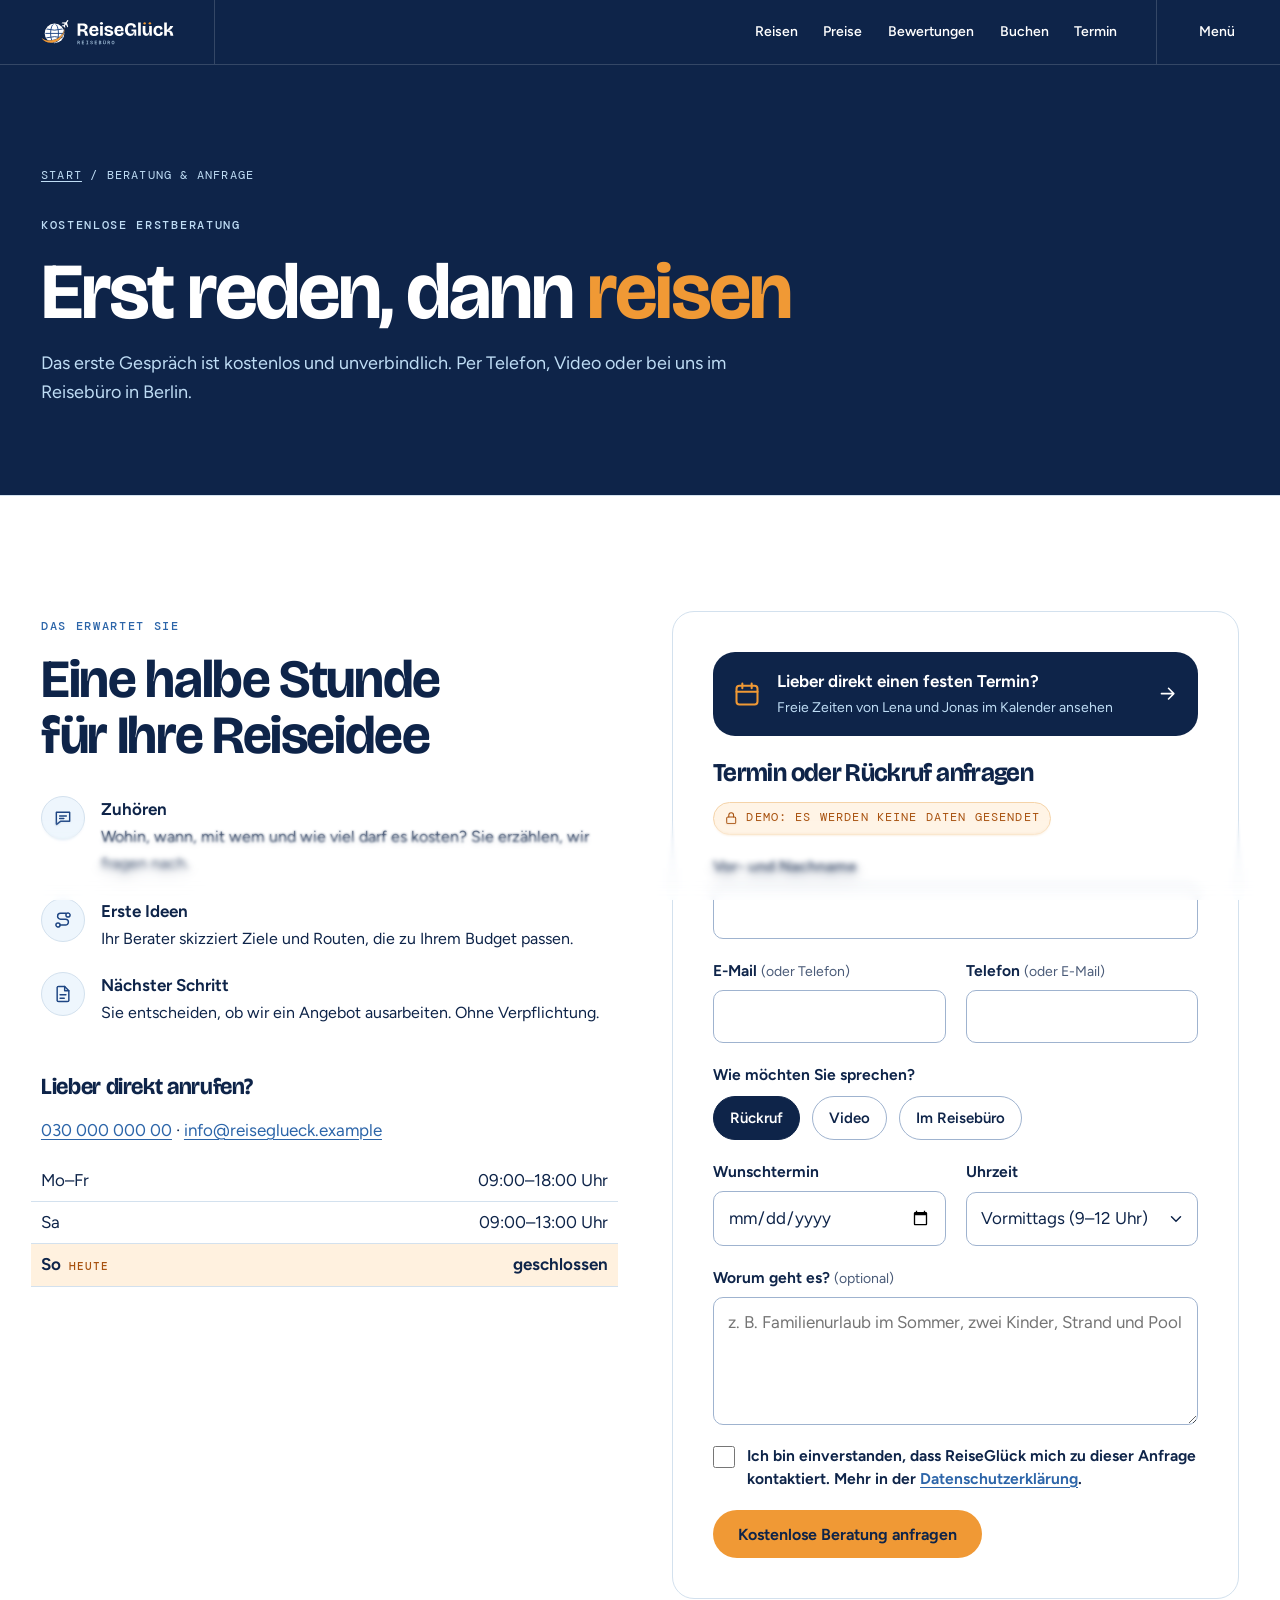
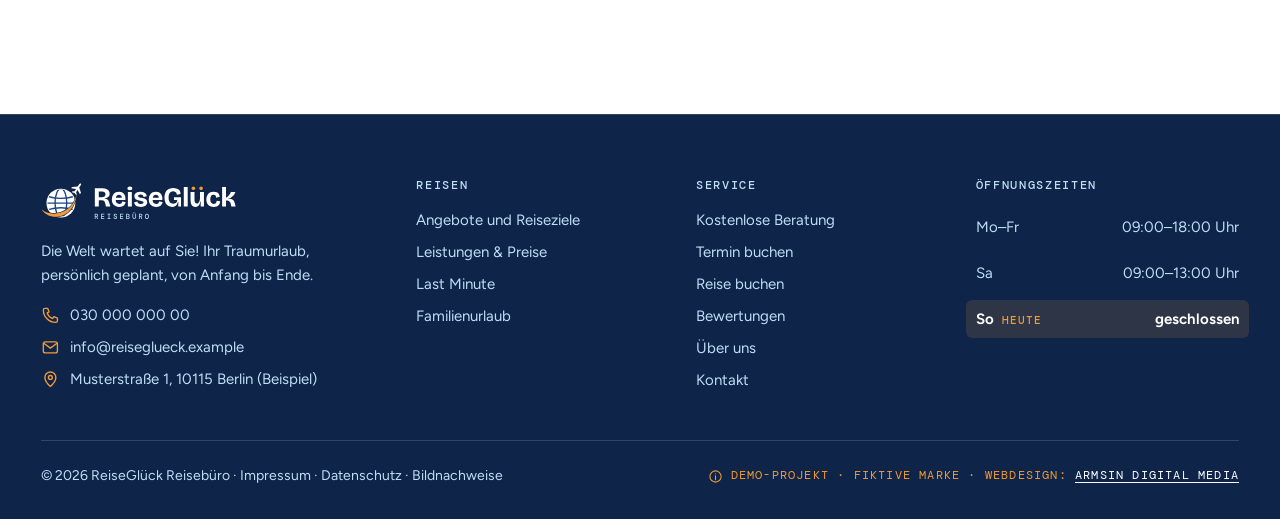
==== commit fbc2972e: "Footer: credit link to Armsin Digital Media Adds 'Webdesign: Armsin Digital Media' (link to https://" ====
--- a/beratung.html
+++ b/beratung.html
@@ -17,22 +17,22 @@
 <link rel="apple-touch-icon" href="apple-touch-icon.png">
 <link rel="preload" href="assets/fonts/bricolage-latin.woff2" as="font" type="font/woff2" crossorigin>
 <link rel="preload" href="assets/fonts/figtree-latin.woff2" as="font" type="font/woff2" crossorigin>
-<link rel="stylesheet" href="assets/css/style.css?v=23">
+<link rel="stylesheet" href="assets/css/style.css?v=25">
 </head>
 <body>
 <a class="skip" href="#main">Zum Inhalt springen</a>
 <header class="site-header">
   <div class="frame">
-    <a class="brand" href="index.html" aria-label="ReiseGlück Reisebüro, zur Startseite">
+    <a class="brand" href="./" aria-label="ReiseGlück Reisebüro, zur Startseite">
       <img class="logo-dark" src="assets/logo/logo.svg" alt="" width="176" height="40">
       <img class="logo-white" src="assets/logo/logo-white.svg" alt="" width="176" height="40">
     </a>
     <nav class="nav-main" aria-label="Hauptnavigation">
-        <a href="reisen.html">Reisen</a>
-        <a href="preise.html">Preise</a>
-        <a href="bewertungen.html">Bewertungen</a>
-        <a href="buchen.html">Buchen</a>
-        <a href="termin.html">Termin</a>
+        <a href="reisen">Reisen</a>
+        <a href="preise">Preise</a>
+        <a href="bewertungen">Bewertungen</a>
+        <a href="buchen">Buchen</a>
+        <a href="termin">Termin</a>
     </nav>
     <div class="header-actions">
       <button class="menu-btn" type="button" data-menu-open aria-expanded="false" aria-controls="drawer"><span class="menu-label">Menü</span></button>
@@ -48,27 +48,27 @@
     </div>
     <nav aria-label="Alle Seiten">
       <ol>
-          <li><a href="index.html">Start</a></li>
-          <li><a href="reisen.html">Reisen</a></li>
-          <li><a href="preise.html">Leistungen & Preise</a></li>
-          <li><a href="buchen.html">Reise buchen</a></li>
-          <li><a href="bewertungen.html">Bewertungen</a></li>
-          <li><a href="beratung.html" aria-current="page">Beratung & Anfrage</a></li>
-          <li><a href="termin.html">Termin buchen</a></li>
-          <li><a href="ueber-uns.html">Über uns</a></li>
-          <li><a href="kontakt.html">Kontakt</a></li>
+          <li><a href="./">Start</a></li>
+          <li><a href="reisen">Reisen</a></li>
+          <li><a href="preise">Leistungen & Preise</a></li>
+          <li><a href="buchen">Reise buchen</a></li>
+          <li><a href="bewertungen">Bewertungen</a></li>
+          <li><a href="beratung" aria-current="page">Beratung & Anfrage</a></li>
+          <li><a href="termin">Termin buchen</a></li>
+          <li><a href="ueber-uns">Über uns</a></li>
+          <li><a href="kontakt">Kontakt</a></li>
       </ol>
     </nav>
     <div class="drawer-foot">
-      <p><a class="btn btn-block" href="buchen.html">Reise buchen</a></p>
-      <p>Lieber erst reden? <a href="termin.html">Beratungstermin buchen</a><br><a href="tel:+493000000000">030 000 000 00</a></p>
+      <p><a class="btn btn-block" href="buchen">Reise buchen</a></p>
+      <p>Lieber erst reden? <a href="termin">Beratungstermin buchen</a><br><a href="tel:+493000000000">030 000 000 00</a></p>
     </div>
   </div>
 </div>
 <main id="main">
 <section class="page-hero" aria-labelledby="page-title">
   <div class="frame">
-    <p class="crumbs"><a href="index.html">Start</a> / Beratung &amp; Anfrage</p>
+    <p class="crumbs"><a href="./">Start</a> / Beratung &amp; Anfrage</p>
     <p class="label">Kostenlose Erstberatung</p>
     <h1 id="page-title">Erst reden, dann <span class="k">reisen</span></h1>
     <p class="lead">Das erste Gespräch ist kostenlos und unverbindlich. Per Telefon, Video oder bei uns im Reisebüro in Berlin.</p>
@@ -103,7 +103,7 @@
         <button class="btn btn-ghost" type="button" data-reset-form="consult-form">Neue Anfrage</button>
       </div>
       <form class="form-card" id="consult-form" data-demo-form data-done="consult-done" novalidate aria-labelledby="form-title">
-        <a class="cal-promo" href="termin.html"><svg class="i" aria-hidden="true"><use href="assets/icons.svg#calendar"/></svg><span><strong>Lieber direkt einen festen Termin?</strong><small>Freie Zeiten von Lena und Jonas im Kalender ansehen</small></span><svg class="i i-arrow" aria-hidden="true"><use href="assets/icons.svg#arrow"/></svg></a>
+        <a class="cal-promo" href="termin"><svg class="i" aria-hidden="true"><use href="assets/icons.svg#calendar"/></svg><span><strong>Lieber direkt einen festen Termin?</strong><small>Freie Zeiten von Lena und Jonas im Kalender ansehen</small></span><svg class="i i-arrow" aria-hidden="true"><use href="assets/icons.svg#arrow"/></svg></a>
         <h2 id="form-title" style="font-size:1.6rem">Termin oder Rückruf anfragen</h2>
         <p class="demo-badge" style="margin-bottom:20px"><svg class="i" aria-hidden="true"><use href="assets/icons.svg#lock"/></svg>Demo: Es werden keine Daten gesendet</p>
         <div class="err-summary" tabindex="-1" hidden role="alert"><h2></h2><ul></ul></div>
@@ -152,7 +152,7 @@
           <textarea class="input" id="c-topic" rows="4" maxlength="1000" placeholder="z. B. Familienurlaub im Sommer, zwei Kinder, Strand und Pool"></textarea>
         </div>
         <div class="field">
-          <label class="check" for="c-consent"><input type="checkbox" id="c-consent" data-rule="consent" data-msg="Bitte stimmen Sie zu, damit wir Sie kontaktieren dürfen." aria-describedby="c-consent-err"><span>Ich bin einverstanden, dass ReiseGlück mich zu dieser Anfrage kontaktiert. Mehr in der <a href="datenschutz.html">Datenschutzerklärung</a>.</span></label>
+          <label class="check" for="c-consent"><input type="checkbox" id="c-consent" data-rule="consent" data-msg="Bitte stimmen Sie zu, damit wir Sie kontaktieren dürfen." aria-describedby="c-consent-err"><span>Ich bin einverstanden, dass ReiseGlück mich zu dieser Anfrage kontaktiert. Mehr in der <a href="datenschutz">Datenschutzerklärung</a>.</span></label>
           <p class="err" id="c-consent-err"></p>
         </div>
         <button class="btn" type="submit">Kostenlose Beratung anfragen</button>
@@ -176,21 +176,21 @@
       <div>
         <h2>Reisen</h2>
         <ul>
-          <li><a href="reisen.html">Angebote und Reiseziele</a></li>
-          <li><a href="preise.html">Leistungen &amp; Preise</a></li>
-          <li><a href="buchen.html?item=lastminute">Last Minute</a></li>
-          <li><a href="buchen.html?item=familie">Familienurlaub</a></li>
+          <li><a href="reisen">Angebote und Reiseziele</a></li>
+          <li><a href="preise">Leistungen &amp; Preise</a></li>
+          <li><a href="buchen?item=lastminute">Last Minute</a></li>
+          <li><a href="buchen?item=familie">Familienurlaub</a></li>
         </ul>
       </div>
       <div>
         <h2>Service</h2>
         <ul>
-          <li><a href="beratung.html">Kostenlose Beratung</a></li>
-          <li><a href="termin.html">Termin buchen</a></li>
-          <li><a href="buchen.html">Reise buchen</a></li>
-          <li><a href="bewertungen.html">Bewertungen</a></li>
-          <li><a href="ueber-uns.html">Über uns</a></li>
-          <li><a href="kontakt.html">Kontakt</a></li>
+          <li><a href="beratung">Kostenlose Beratung</a></li>
+          <li><a href="termin">Termin buchen</a></li>
+          <li><a href="buchen">Reise buchen</a></li>
+          <li><a href="bewertungen">Bewertungen</a></li>
+          <li><a href="ueber-uns">Über uns</a></li>
+          <li><a href="kontakt">Kontakt</a></li>
         </ul>
       </div>
       <div>
@@ -203,15 +203,15 @@
       </div>
     </div>
     <div class="foot-bottom">
-      <span>© <span data-year>2026</span> ReiseGlück Reisebüro · <a href="impressum.html">Impressum</a> · <a href="datenschutz.html">Datenschutz</a> · <a href="bildnachweise.html">Bildnachweise</a></span>
-      <span class="demo-flag"><svg class="i" aria-hidden="true"><use href="assets/icons.svg#info"/></svg>Demo-Projekt · fiktive Marke</span>
+      <span>© <span data-year>2026</span> ReiseGlück Reisebüro · <a href="impressum">Impressum</a> · <a href="datenschutz">Datenschutz</a> · <a href="bildnachweise">Bildnachweise</a></span>
+      <span class="demo-flag"><svg class="i" aria-hidden="true"><use href="assets/icons.svg#info"/></svg><span>Demo-Projekt · fiktive Marke · Webdesign: <a href="https://armsin.de/">Armsin Digital Media</a></span></span>
     </div>
   </div>
 </footer>
 <script src="assets/js/vendor/lenis.min.js?v=23" defer></script>
 <script src="data/offers.js?v=23" defer></script>
 <script src="data/reviews.js?v=23" defer></script>
-<script src="assets/js/site.js?v=23" defer></script>
+<script src="assets/js/site.js?v=25" defer></script>
 <script src="assets/js/motion.js?v=23" defer></script>
 </body>
 </html>
--- a/assets/css/style.css
+++ b/assets/css/style.css
@@ -209,18 +209,30 @@
 /* ---------- Hero (Start) ---------- */
 .hero { position: relative; min-height: max(560px, 100svh); color: var(--white); display: flex; align-items: center; isolation: isolate; overflow: hidden; background: var(--navy-900); }
 .hero-media { position: absolute; inset: 0; z-index: -2; }
-.hero-media img { width: 100%; height: 100%; object-fit: cover; object-position: 62% 88%; }
-.hero::before { content: ""; position: absolute; inset: 0; z-index: -1; background: radial-gradient(ellipse 70% 55% at 50% 50%, rgba(14, 36, 73, .38), rgba(14, 36, 73, 0) 70%), linear-gradient(180deg, rgba(14, 36, 73, .25) 0%, rgba(14, 36, 73, .05) 30%, rgba(14, 36, 73, .1) 70%, rgba(14, 36, 73, .55) 100%); }
+.hero-media img, .hero-palm-zoom img { width: 100%; height: 100%; object-fit: cover; object-position: 62% 88%; }
+.hero-water { position: absolute; inset: 0; width: 100%; height: 100%; display: block; pointer-events: none; opacity: 0; transition: opacity 1.4s ease; }
+.hero-water.on { opacity: 1; }
+/* palm in front of the headline: the photo again, cut down to the palm crown and trunk (mask, same cover crop),
+   shaded like the photo below and clipped by hero-palm.js to the headline's box, so only "Fernweh" goes behind the leaves */
+.hero-palm { position: absolute; inset: 0; z-index: 1; pointer-events: none; clip-path: inset(100%); }
+.hero-palm-media, .hero-palm-zoom { position: absolute; inset: 0; }
+.hero-palm-zoom { -webkit-mask: url(../img/strand-palmen-palme.webp) 62% 88% / cover no-repeat; mask: url(../img/strand-palmen-palme.webp) 62% 88% / cover no-repeat; }
+.hero-palm-zoom::after { content: ""; position: absolute; inset: 0; background: var(--hero-shade); }
+.hero { --hero-shade: radial-gradient(ellipse 70% 55% at 50% 50%, rgba(14, 36, 73, .38), rgba(14, 36, 73, 0) 70%), linear-gradient(180deg, rgba(14, 36, 73, .25) 0%, rgba(14, 36, 73, .05) 30%, rgba(14, 36, 73, .1) 70%, rgba(14, 36, 73, .55) 100%); }
+.hero::before { content: ""; position: absolute; inset: 0; z-index: -1; background: var(--hero-shade); }
 /* centred stack like the reference: big word, two-line lead, one pill */
 .hero-content { width: 100%; display: flex; flex-direction: column; align-items: center; text-align: center; padding-top: var(--header-h); padding-bottom: 4vh; }
 /* "Fernweh" rendered as water by assets/js/water-title.js (WebGL canvas over the real h1) */
 .wave-title { position: relative; margin: 0 0 clamp(16px, 2vw, 28px); }
 .hero h1 { font-family: var(--f-display); font-variation-settings: "opsz" 96; font-weight: 700; font-size: clamp(3.6rem, 14vw, 13rem); line-height: .9; letter-spacing: -.02em; color: var(--white); margin: 0; max-width: none; text-shadow: 0 2px 40px rgba(14, 36, 73, .25); }
 .wave-title.has-water h1, .wave-title.has-water h1 * { color: transparent !important; text-shadow: none; }
-.water-canvas { position: absolute; pointer-events: none; display: block; }
-@media (prefers-reduced-motion: no-preference) {
-  .js .water-canvas { animation: fade-in .6s ease-out both; }
-}
+.water-canvas { position: absolute; pointer-events: none; display: block; z-index: 1; }
+/* while the water intro loads, keep the plain word hidden; it appears if WebGL is missing or fails */
+@media (scripting: enabled) {
+  .wave-title:not(.has-water) h1 { animation: water-fallback .8s var(--ease-expo) 2.5s both; }
+  .wave-title.no-water h1 { animation: water-fallback .9s var(--ease-expo) both; }
+}
+@keyframes water-fallback { from { opacity: 0; transform: translateY(20px); filter: blur(8px); } }
 .hero-lead { font-size: clamp(1rem, 1.3vw, 1.2rem); line-height: 1.45; color: var(--white); max-width: 34ch; margin: 0 0 clamp(20px, 2.4vw, 32px); font-weight: 500; text-shadow: 0 1px 16px rgba(14, 36, 73, .35); }
 .hero-ctas { display: flex; flex-wrap: wrap; gap: var(--s-3); }
 .hero .hero-ctas { flex-direction: column; align-items: center; gap: var(--s-4); }
@@ -711,7 +723,7 @@
   .js h2[data-reveal], .js p[data-reveal], .js li.step[data-reveal], .js li.stat[data-reveal] { filter: blur(10px); }
   .js h2[data-reveal].is-in, .js p[data-reveal].is-in, .js li.step[data-reveal].is-in, .js li.stat[data-reveal].is-in { filter: none; }
   .js .hero [data-hero] { opacity: 0; transform: translateY(28px); filter: blur(10px); animation: hero-in 1.2s var(--ease-expo) forwards; animation-delay: calc(var(--d, 0) * 140ms + 450ms); }
-  .js .hero-media img { animation: hero-zoom 2.8s var(--ease-expo) both; }
+  .js .hero-media img, .js .hero-palm-zoom { animation: hero-zoom 2.8s var(--ease-expo) both; }
 
   /* image reveals: frame opens, photo settles from a slight zoom */
   .js .dest[data-reveal] { opacity: 1; transform: none; clip-path: inset(14% 10% 0 10% round var(--r-lg)); transition: clip-path 1.3s var(--ease-expo); transition-delay: calc(var(--d, 0) * 90ms); }
@@ -733,7 +745,7 @@
 .motion .rise.rise-done .rw-mask { clip-path: none; }
 .motion .rise .rw { display: inline-block; transform: translate3d(0, 108%, 0) rotate(4deg); transform-origin: 0 100%; opacity: 0; }
 .motion .rise.rise-in .rw { transform: none; opacity: 1; transition: transform 1.25s var(--ease-expo), opacity .6s ease-out; transition-delay: calc(var(--i, 0) * 75ms + 150ms); }
-.motion .hero-media, .motion .hero-content { will-change: transform; }
+.motion .hero-media, .motion .hero-palm-media, .motion .hero-content { will-change: transform; }
 .motion .plx { will-change: translate; }
 .motion .cta-band > img, .motion .page-hero.with-img > img { top: -14%; height: 128%; }
 .motion .dest img.plx { top: -8%; height: 116%; }
@@ -844,3 +856,4 @@
 }
 
 #more-cards { grid-template-columns: repeat(auto-fit, minmax(min(100%, 280px), 1fr)); }
+.foot-bottom .demo-flag a { color: var(--white); text-decoration: underline; text-underline-offset: 3px; }
